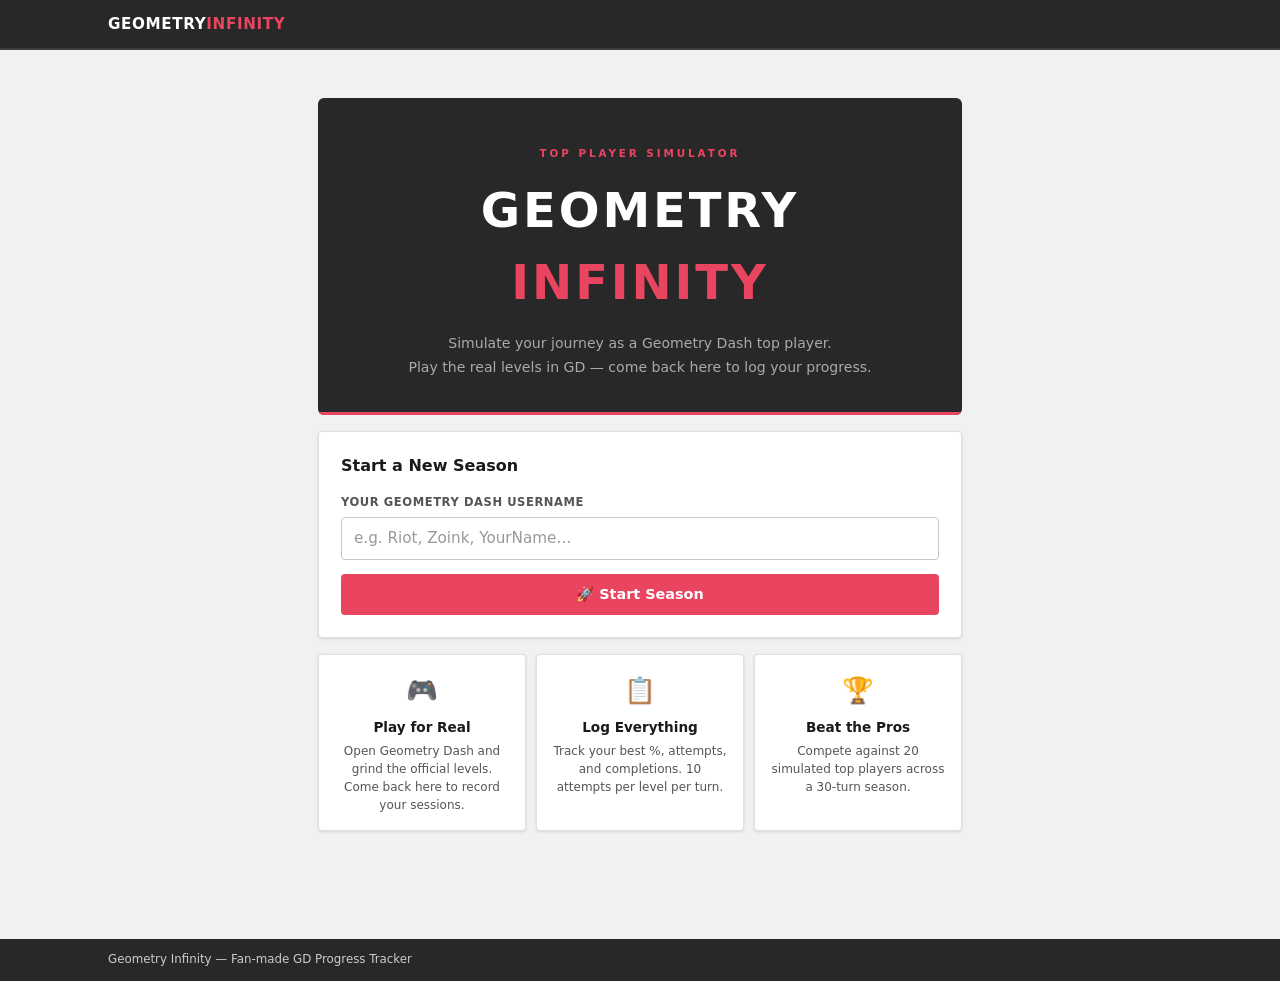
==== game.html @ 6f135b27 "Add Geometry Infinity project and README" ====
<!DOCTYPE html>
<html lang="en">
<head>
  <meta charset="UTF-8">
  <meta name="viewport" content="width=device-width, initial-scale=1.0">
  <title>Geometry Infinity</title>
  <link rel="stylesheet" href="style.css">
</head>
<body data-page="game">

  <!-- ══ HEADER (dark, like Pointercrate) ══ -->
  <header class="site-header">
    <div class="header-inner">
      <div class="logo">GEOMETRY<span>INFINITY</span></div>
      <div class="header-center">
        Playing as: <strong id="nick-display">—</strong>
      </div>
      <div class="header-right">
        <span class="turn-badge" id="turn-display">Turn 1 / 30</span>
        <button id="advance-btn" class="btn-advance" onclick="doAdvanceTurn()">→ Advance Turn</button>
      </div>
    </div>
    <div class="turn-bar-wrap"><div class="turn-bar-fill" id="turn-progress" style="width:0%"></div></div>
  </header>

  <!-- ══ 4 TABS (Main List / Challenge List / Stats Viewer / Season) ══ -->
  <div class="tab-bar">
    <div class="tab-bar-inner">
      <button class="tab-btn active" onclick="switchTab('list', this)">Main List</button>
      <button class="tab-btn" onclick="switchTab('challenges', this)">Challenge List</button>
      <button class="tab-btn" onclick="switchTab('stats', this)">Stats Viewer</button>
      <button class="tab-btn" onclick="switchTab('season', this)">Season</button>
    </div>
  </div>

  <!-- ══ PAGE CONTENT ══ -->
  <div class="page-content">

    <!-- ── TAB 1: Main List ── -->
    <div id="tab-list" class="tab-pane active">
      <div class="list-layout">

        <!-- Left: level cards -->
        <main>
          <div id="level-list" class="level-list"></div>
        </main>

        <!-- Right: sidebar (like List Editors / List Helpers) -->
        <aside class="sidebar">

          <div class="sidebar-box">
            <div class="sidebar-box-title">Your Profile</div>
            <div class="sidebar-box-body" id="player-profile"></div>
          </div>

          <div class="sidebar-box">
            <div class="sidebar-box-title">House Rules</div>
            <div class="sidebar-box-body">
              <div class="rule-notice">
                Each turn you may use only <strong>10 attempts per level</strong>.
                Go grind in GD, then come back and log what you did!
                <br><br>
                Reaching <strong>51%+</strong> gives you <strong>50%</strong> of the level points!
              </div>
            </div>
          </div>

        </aside>
      </div>
    </div>

    <!-- ── TAB 2: Challenge List ── -->
    <div id="tab-challenges" class="tab-pane">
      <div class="list-layout">
        <main>
          <div id="challenge-list" class="level-list"></div>
        </main>
        <aside class="sidebar">
          <div class="sidebar-box">
            <div class="sidebar-box-title">Challenge Rules</div>
            <div class="sidebar-box-body">
              <div class="rule-notice">
                <strong>Challenges</strong> are short, intense levels. They cannot be verified or released on turns — they are always available for anyone (you and NPCs) to complete for extra points!
              </div>
            </div>
          </div>
        </aside>
      </div>
    </div>

    <!-- ── TAB 3: Stats Viewer ── -->
    <div id="tab-stats" class="tab-pane">
      <div class="stats-layout">
        <div class="stats-ranking-panel">
          <div class="stats-ranking-title">Global Ranking</div>
          <div class="stats-ranking-list" id="stats-ranking-list"></div>
        </div>
        <div class="stats-profile-panel" id="stats-profile-panel">
          <div style="color:#999;font-size:0.85rem;text-align:center;padding:40px 0">
            Click a player to view their profile
          </div>
        </div>
      </div>
    </div>

    <!-- ── TAB 4: Season ── -->
    <div id="tab-season" class="tab-pane">
      <div class="season-layout">

        <div class="season-box">
          <div class="season-box-title">Season Rules</div>
          <div class="season-box-body">
            <ul class="rules-list">
              <li><strong>30 turns</strong> total — one turn per session</li>
              <li>Max <strong>10 attempts per level</strong> per turn</li>
              <li>Reaching <strong>51%</strong> awards <strong>50%</strong> base points for players and NPCs</li>
              <li>Levels are released over time — harder ones appear first in the list</li>
              <li>You can <strong>verify a level early</strong> — it enters the list immediately with you as verifier</li>
              <li>Top 20 simulated players compete automatically each turn</li>
              <li>Score = level points + low-attempt bonus + challenges</li>
            </ul>
          </div>
        </div>

        <div class="season-box">
          <div class="season-box-title">Upcoming Levels — Verify Early</div>
          <div class="season-box-body">
            <div id="upcoming-list" class="upcoming-list"></div>
            <div id="upcoming-empty" style="display:none;color:#999;font-size:0.82rem;text-align:center;padding:16px 0">
              All levels are already on the list! 🎉
            </div>
          </div>
        </div>

      </div>
    </div>

  </div><!-- /page-content -->

  <!-- ══ FOOTER ══ -->
  <footer class="site-footer">
    <div class="footer-inner">
      <span>Geometry Infinity — Fan-made GD Progress Tracker</span>
      <button class="btn btn-danger btn-sm" onclick="openResetConfirm()">⚠ Reset Progress</button>
    </div>
  </footer>

  <div id="toast-container" class="toast-container"></div>


  <!-- ══ MODAL: Log Progress ══ -->
  <div id="progress-modal" class="modal-overlay" onclick="if(event.target===this)closeProgressModal()">
    <div class="modal-box">
      <div class="modal-header">
        <h3 id="modal-level-name">Level</h3>
        <button class="modal-close" onclick="closeProgressModal()">✕</button>
      </div>
      <div class="modal-body">
        <div class="form-note">
          ℹ Play in Geometry Dash, then log your session below. This is a tracker — not a GD client!
        </div>
        <div class="form-group">
          <label class="form-label" for="modal-percent">Best % reached (1–100)</label>
          <input type="number" id="modal-percent" class="form-input" min="1" max="100" placeholder="e.g. 47">
        </div>
        <div class="form-group">
          <label class="form-label" for="modal-attempts">Total attempts so far</label>
          <input type="number" id="modal-attempts" class="form-input" min="1" placeholder="e.g. 312">
        </div>
        <div class="form-group">
          <label class="form-checkbox-label">
            <input type="checkbox" id="modal-complete" onchange="onCompleteToggle()">
            <span>I beat this level! ✅</span>
          </label>
        </div>
        <div id="complete-attempts-row" class="form-group" style="display:none">
          <label class="form-label" for="modal-complete-attempts">Total attempts to complete</label>
          <input type="number" id="modal-complete-attempts" class="form-input" min="1" placeholder="Final attempt count">
        </div>
      </div>
      <div class="modal-footer">
        <button class="btn btn-ghost" onclick="closeProgressModal()">Cancel</button>
        <button class="btn btn-primary" onclick="saveProgress()">Save Progress</button>
      </div>
    </div>
  </div>

  <!-- ══ MODAL: Log Challenge Completion ══ -->
  <div id="challenge-modal" class="modal-overlay" onclick="if(event.target===this)closeChallengeModal()">
    <div class="modal-box">
      <div class="modal-header">
        <h3 id="challenge-modal-title">Challenge</h3>
        <button class="modal-close" onclick="closeChallengeModal()">✕</button>
      </div>
      <div class="modal-body">
        <div class="form-note">
          ⚡ Log your completion for this challenge. You will receive the challenge points plus bonus for low attempts!
        </div>
        <div class="form-group">
          <label class="form-label" for="challenge-modal-attempts">Total Attempts</label>
          <input type="number" id="challenge-modal-attempts" class="form-input" min="1" placeholder="e.g. 25"
                 onkeydown="if(event.key==='Enter') saveChallengeProgress()">
        </div>
      </div>
      <div class="modal-footer">
        <button class="btn btn-ghost" onclick="closeChallengeModal()">Cancel</button>
        <button class="btn btn-primary" onclick="saveChallengeProgress()">Save Completion</button>
      </div>
    </div>
  </div>

  <!-- ══ MODAL: Verify Level ══ -->
  <div id="verify-modal" class="modal-overlay" onclick="if(event.target===this)closeVerifyModal()">
    <div class="modal-box">
      <div class="modal-header">
        <h3>⭐ Verify Level</h3>
        <button class="modal-close" onclick="closeVerifyModal()">✕</button>
      </div>
      <div class="modal-body">
        <div class="verify-level-name" id="verify-level-name">Level Name</div>
        <div class="form-note" style="margin-top:12px">
          You verified this level in GD! It will immediately enter the list, verified by <strong>you</strong>.
        </div>
        <div class="form-group" style="margin-top:14px">
          <label class="form-label" for="verify-attempts">Total attempts to verify</label>
          <input type="number" id="verify-attempts" class="form-input" min="1" placeholder="e.g. 47"
                 onkeydown="if(event.key==='Enter') saveVerification()">
        </div>
      </div>
      <div class="modal-footer">
        <button class="btn btn-ghost" onclick="closeVerifyModal()">Cancel</button>
        <button class="btn btn-primary" onclick="saveVerification()">⭐ Verify Level</button>
      </div>
    </div>
  </div>

  <!-- ══ MODAL: Turn Events ══ -->
  <div id="turn-modal" class="modal-overlay" onclick="if(event.target===this)closeTurnModal()">
    <div class="modal-box">
      <div class="modal-header">
        <h3 id="turn-modal-title">Turn Ended</h3>
        <button class="modal-close" onclick="closeTurnModal()">✕</button>
      </div>
      <div class="modal-body">
        <div class="turn-events-title">Events this turn</div>
        <div id="turn-events" class="turn-events"></div>
      </div>
      <div class="modal-footer">
        <button class="btn btn-primary" onclick="closeTurnModal()">Got it!</button>
      </div>
    </div>
  </div>

  <!-- ══ MODAL: Reset Confirm ══ -->
  <div id="reset-modal" class="modal-overlay" onclick="if(event.target===this)closeResetConfirm()">
    <div class="modal-box">
      <div class="modal-header">
        <h3>⚠ Reset All Progress</h3>
        <button class="modal-close" onclick="closeResetConfirm()">✕</button>
      </div>
      <div class="modal-body">
        <p class="modal-warning-text">This will permanently delete <strong>all your progress</strong> — completed levels, attempts, and history.</p>
        <p class="modal-warning-text">You will return to Turn 0.</p>
        <p class="modal-warning-text danger-text">This cannot be undone.</p>
      </div>
      <div class="modal-footer">
        <button class="btn btn-ghost" onclick="closeResetConfirm()">Cancel</button>
        <button class="btn btn-danger" onclick="doReset()">Reset Everything</button>
      </div>
    </div>
  </div>

  <!-- ══ MODAL: Game Over ══ -->
  <div id="gameover-modal" class="modal-overlay">
    <div class="modal-box modal-gameover">
      <div class="modal-header gameover-header"><h2>🏁 Season Complete!</h2></div>
      <div class="modal-body">
        <div id="go-message" class="go-message">—</div>
        <div class="go-stats">
          <div class="go-stat"><div class="go-stat-label">Final Rank</div><div class="go-stat-value accent" id="go-rank">#—</div></div>
          <div class="go-stat"><div class="go-stat-label">Score</div><div class="go-stat-value" id="go-score">0 pts</div></div>
          <div class="go-stat"><div class="go-stat-label">Hardest Level</div><div class="go-stat-value" id="go-hardest" style="font-size:0.82rem">—</div></div>
          <div class="go-stat"><div class="go-stat-label">Completed</div><div class="go-stat-value" id="go-completed">0/7</div></div>
        </div>
        <div class="go-ranking-title">Top 10 Final Standings</div>
        <div id="go-ranking" class="go-ranking"></div>
      </div>
      <div class="modal-footer">
        <button class="btn btn-ghost" onclick="document.getElementById('gameover-modal').classList.remove('active')">Keep Viewing</button>
        <button class="btn btn-danger" onclick="doReset()">New Season</button>
      </div>
    </div>
  </div>

  <script src="game.js"></script>
</body>
</html>
---- style.css ----
/* =====================================================
   GEOMETRY INFINITY — style.css
   Layout exato do Pointercrate: fundo claro, header escuro
   ===================================================== */

:root {
  --bg:          #f1f1f1;
  --card:        #ffffff;
  --header-bg:   #282828;
  --header-text: #cccccc;
  --accent:      #e94560;
  --accent-dark: #c0392b;
  --accent-light:#fde8ec;
  --text:        #1a1a1a;
  --text-sub:    #555555;
  --text-dim:    #999999;
  --border:      #e0e0e0;
  --border-dark: #c8c8c8;
  --tab-bar-bg:  #f9f9f9;
  --sidebar-bg:  #ffffff;
  --shadow:      0 1px 3px rgba(0,0,0,0.12);
  --shadow-md:   0 2px 8px rgba(0,0,0,0.12);
  --radius:      4px;
  --gold:        #f5a623;
  --silver:      #8e8e8e;
  --bronze:      #a0522d;
  --green:       #27ae60;
  --red-err:     #e53935;
  --transition:  0.15s ease;
}

*, *::before, *::after { box-sizing: border-box; margin: 0; padding: 0; }
html { scroll-behavior: smooth; }
body {
  font-family: 'Segoe UI', system-ui, -apple-system, sans-serif;
  background: var(--bg);
  color: var(--text);
  font-size: 14px;
  line-height: 1.5;
  min-height: 100vh;
}
input, button, select { font: inherit; }
a { color: var(--accent); text-decoration: none; }
a:hover { text-decoration: underline; }

/* ─── HEADER (dark, like Pointercrate) ─── */
.site-header {
  background: var(--header-bg);
  position: sticky;
  top: 0;
  z-index: 200;
}
.header-inner {
  max-width: 1100px;
  margin: 0 auto;
  padding: 0 18px;
  height: 48px;
  display: flex;
  align-items: center;
  justify-content: space-between;
  gap: 16px;
}
.logo {
  font-weight: 900;
  font-size: 0.95rem;
  letter-spacing: 0.04em;
  color: #ffffff;
  user-select: none;
  display: flex;
  align-items: baseline;
  gap: 0;
  flex-shrink: 0;
}
.logo span { color: var(--accent); }

.header-center {
  display: flex;
  align-items: center;
  gap: 20px;
  font-size: 0.78rem;
  color: var(--header-text);
}
.header-center strong { color: #fff; }

.header-right {
  display: flex;
  align-items: center;
  gap: 10px;
  flex-shrink: 0;
}

.turn-badge {
  font-size: 0.76rem;
  font-weight: 700;
  color: var(--header-text);
  background: rgba(255,255,255,0.1);
  border: 1px solid rgba(255,255,255,0.15);
  border-radius: 30px;
  padding: 3px 11px;
  white-space: nowrap;
}

/* Turn progress bar */
.turn-bar-wrap { height: 2px; background: rgba(255,255,255,0.1); }
.turn-bar-fill  {
  height: 100%;
  background: var(--accent);
  transition: width 0.5s ease;
}

/* ─── TAB BAR (white strip with 3 tabs, like Pointercrate) ─── */
.tab-bar {
  background: var(--tab-bar-bg);
  border-bottom: 1px solid var(--border);
}
.tab-bar-inner {
  max-width: 1100px;
  margin: 0 auto;
  padding: 0 18px;
  display: flex;
  align-items: stretch;
}
.tab-btn {
  background: none;
  border: none;
  border-bottom: 2px solid transparent;
  color: var(--text-sub);
  font-size: 0.85rem;
  font-weight: 600;
  padding: 12px 20px;
  cursor: pointer;
  transition: all var(--transition);
  white-space: nowrap;
}
.tab-btn:hover   { color: var(--text); }
.tab-btn.active  {
  color: var(--accent);
  border-bottom-color: var(--accent);
}

/* ─── PAGE CONTENT ─── */
.page-content {
  max-width: 1100px;
  margin: 0 auto;
  padding: 18px 18px 40px;
}
.tab-pane { display: none; }
.tab-pane.active { display: block; }

/* ─── MAIN LIST TAB: content + sidebar ─── */
.list-layout {
  display: grid;
  grid-template-columns: 1fr 270px;
  gap: 16px;
  align-items: start;
}

/* ─── LEVEL CARDS (exact Pointercrate look) ─── */
.level-list {
  display: flex;
  flex-direction: column;
  gap: 8px;
}

.level-card {
  display: flex;
  background: var(--card);
  border: 1px solid var(--border);
  border-radius: var(--radius);
  overflow: hidden;
  box-shadow: var(--shadow);
  transition: box-shadow var(--transition);
  min-height: 88px;
}
.level-card:hover { box-shadow: var(--shadow-md); }
.level-card.complete { border-left: 3px solid var(--green); }
.level-card.player-verified { border-left: 3px solid var(--gold); }

/* Thumbnail — left side */
.level-thumb {
  width: 135px;
  min-width: 135px;
  height: 88px;
  position: relative;
  overflow: hidden;
  flex-shrink: 0;
}
.level-thumb-img {
  width: 100%;
  height: 100%;
  object-fit: cover;
  display: block;
}
.diff-badge {
  position: absolute;
  bottom: 4px;
  right: 4px;
  font-size: 0.6rem;
  font-weight: 800;
  text-transform: uppercase;
  letter-spacing: 0.05em;
  background: rgba(0,0,0,0.65);
  color: #fff;
  padding: 1px 5px;
  border-radius: 3px;
}

/* Card info — right side */
.level-info {
  flex: 1;
  padding: 10px 14px;
  display: flex;
  flex-direction: column;
  gap: 3px;
  min-width: 0;
}

/* "#1 – Level Name" row */
.level-rank-name {
  font-size: 1.05rem;
  font-weight: 700;
  color: var(--text);
  line-height: 1.2;
  display: flex;
  align-items: center;
  gap: 8px;
  flex-wrap: wrap;
}
.level-rank-name .rank-num { color: var(--text); }
.level-id-tag {
  font-size: 0.7rem;
  font-weight: 600;
  color: var(--text-dim);
  background: #f0f0f0;
  border: 1px solid var(--border);
  padding: 1px 6px;
  border-radius: 3px;
  letter-spacing: 0.03em;
}

/* "verified by Name" row */
.level-verifier {
  font-size: 0.8rem;
  color: var(--text-sub);
}
.level-verifier a, .level-verifier .verifier-name { color: var(--accent); font-weight: 600; }

/* Status / progress row */
.level-status-row {
  font-size: 0.78rem;
  color: var(--text-sub);
  margin-top: 2px;
  display: flex;
  align-items: center;
  gap: 8px;
  flex-wrap: wrap;
}
.status-complete {
  color: var(--green);
  font-weight: 700;
}
.status-record {
  color: #e65100;
  font-weight: 700;
  background: #fff3e0;
  border: 1px solid #ffe0b2;
  border-radius: 3px;
  padding: 1px 6px;
  font-size: 0.72rem;
}
.progress-bar-wrap {
  width: 140px;
  height: 6px;
  background: #e8e8e8;
  border-radius: 3px;
  overflow: hidden;
  position: relative;
  display: inline-block;
}
.progress-bar-fill {
  height: 100%;
  background: var(--accent);
  border-radius: 3px;
  transition: width 0.4s ease;
}

/* Action button */
.level-action { margin-top: 4px; }

/* NPC tags */
.npc-progress-row { display: flex; flex-wrap: wrap; gap: 3px; margin-top: 3px; }
.npc-tag {
  font-size: 0.62rem;
  padding: 1px 5px;
  border-radius: 3px;
  border: 1px solid;
  cursor: default;
}
.npc-done { background: #edfaed; border-color: #b2dfb2; color: #2e7d32; }
.npc-wip  { background: #fff8e1; border-color: #ffe082; color: #f57f17; }
.npc-more { font-size: 0.62rem; color: var(--text-dim); align-self: center; padding: 1px 3px; }

/* Empty list message */
.list-empty {
  background: var(--card);
  border: 1px solid var(--border);
  border-radius: var(--radius);
  padding: 32px;
  text-align: center;
  color: var(--text-dim);
  font-size: 0.88rem;
  box-shadow: var(--shadow);
}

/* ─── SIDEBAR (white box, like Pointercrate's List Editors) ─── */
.sidebar { display: flex; flex-direction: column; gap: 12px; }

.sidebar-box {
  background: var(--card);
  border: 1px solid var(--border);
  border-radius: var(--radius);
  box-shadow: var(--shadow);
  overflow: hidden;
}
.sidebar-box-title {
  font-size: 0.95rem;
  font-weight: 700;
  text-align: center;
  padding: 12px 14px 10px;
  border-bottom: 1px solid var(--border);
  color: var(--text);
}
.sidebar-box-body { padding: 12px 14px; }

/* Profile stats */
.profile-stat {
  display: flex;
  justify-content: space-between;
  align-items: center;
  padding: 5px 0;
  border-bottom: 1px solid #f0f0f0;
  font-size: 0.8rem;
}
.profile-stat:last-child { border-bottom: none; }
.profile-label { color: var(--text-sub); }
.profile-value { font-weight: 700; color: var(--text); }
.profile-rank { color: var(--accent); font-size: 1rem; font-weight: 800; }

.completed-tags { display: flex; flex-wrap: wrap; gap: 4px; margin-top: 8px; }
.completed-tag {
  background: #edfaed;
  border: 1px solid #b2dfb2;
  color: #2e7d32;
  font-size: 0.64rem;
  padding: 2px 6px;
  border-radius: 3px;
}

/* Rule notice in sidebar */
.rule-notice {
  background: #fff8e1;
  border: 1px solid #ffe082;
  border-radius: var(--radius);
  padding: 10px 12px;
  font-size: 0.78rem;
  color: #5d4037;
  line-height: 1.6;
}
.rule-notice strong { color: #bf360c; }

/* ─── STATS VIEWER TAB ─── */
.stats-layout {
  display: grid;
  grid-template-columns: 260px 1fr;
  gap: 16px;
  align-items: start;
}
.stats-ranking-panel {
  background: var(--card);
  border: 1px solid var(--border);
  border-radius: var(--radius);
  box-shadow: var(--shadow);
  overflow: hidden;
}
.stats-ranking-title {
  padding: 12px 14px;
  font-weight: 700;
  font-size: 0.88rem;
  border-bottom: 1px solid var(--border);
  color: var(--text-sub);
  text-transform: uppercase;
  letter-spacing: 0.06em;
}
.stats-ranking-list { max-height: 520px; overflow-y: auto; }
.stats-row {
  display: flex;
  align-items: center;
  gap: 6px;
  padding: 7px 14px;
  border-bottom: 1px solid #f5f5f5;
  cursor: pointer;
  transition: background var(--transition);
  font-size: 0.82rem;
}
.stats-row:hover { background: var(--accent-light); }
.stats-row.selected { background: var(--accent-light); border-left: 3px solid var(--accent); }
.stats-row-num { width: 28px; font-weight: 700; color: var(--text-sub); flex-shrink: 0; }
.stats-row-name { flex: 1; font-weight: 600; overflow: hidden; text-overflow: ellipsis; white-space: nowrap; }
.stats-row-score { color: var(--text-dim); font-size: 0.75rem; white-space: nowrap; }
.stats-row.player-row { background: #fff0f3; font-weight: 700; }
.stats-row.player-row.selected { background: #ffe0e6; }

.stats-row-num.gold   { color: var(--gold); }
.stats-row-num.silver { color: var(--silver); }
.stats-row-num.bronze { color: var(--bronze); }

.stats-profile-panel {
  background: var(--card);
  border: 1px solid var(--border);
  border-radius: var(--radius);
  box-shadow: var(--shadow);
  padding: 20px 24px;
}
.stats-profile-name {
  font-size: 1.4rem;
  font-weight: 800;
  margin-bottom: 14px;
  color: var(--text);
}
.stats-profile-meta {
  display: grid;
  grid-template-columns: 1fr 1fr;
  gap: 14px;
  margin-bottom: 18px;
}
.stats-meta-box {
  border: 1px solid var(--border);
  border-radius: var(--radius);
  padding: 10px;
  text-align: center;
}
.stats-meta-label { font-size: 0.7rem; color: var(--text-dim); text-transform: uppercase; letter-spacing: 0.05em; margin-bottom: 4px; }
.stats-meta-value { font-size: 1.2rem; font-weight: 800; color: var(--text); }
.stats-meta-value.accent { color: var(--accent); }

.stats-completed-title {
  font-size: 0.72rem;
  font-weight: 800;
  text-transform: uppercase;
  letter-spacing: 0.06em;
  color: var(--text-dim);
  margin-bottom: 8px;
  padding-bottom: 5px;
  border-bottom: 1px solid var(--border);
}
.stats-completed-list {
  font-size: 0.82rem;
  color: var(--text-sub);
  line-height: 1.8;
}
.stats-completed-list strong { color: var(--text); font-size: 0.9rem; }

/* ─── SEASON TAB ─── */
.season-layout { display: grid; grid-template-columns: 1fr 1fr; gap: 16px; align-items: start; }
.season-box {
  background: var(--card);
  border: 1px solid var(--border);
  border-radius: var(--radius);
  box-shadow: var(--shadow);
  overflow: hidden;
}
.season-box-title {
  font-size: 0.88rem;
  font-weight: 700;
  text-transform: uppercase;
  letter-spacing: 0.06em;
  padding: 12px 16px;
  border-bottom: 1px solid var(--border);
  color: var(--text-sub);
}
.season-box-body { padding: 14px 16px; }

/* Season rules list */
.rules-list { list-style: none; display: flex; flex-direction: column; gap: 8px; }
.rules-list li {
  display: flex;
  align-items: flex-start;
  gap: 8px;
  font-size: 0.82rem;
  color: var(--text-sub);
  line-height: 1.5;
}
.rules-list li::before { content: '→'; color: var(--accent); font-weight: 700; flex-shrink: 0; margin-top: 1px; }
.rules-list strong { color: var(--text); }

/* Upcoming levels in season tab */
.upcoming-list { display: flex; flex-direction: column; gap: 6px; }
.upcoming-card {
  display: flex;
  align-items: center;
  gap: 12px;
  padding: 10px 12px;
  background: #f9f9f9;
  border: 1px solid var(--border);
  border-radius: var(--radius);
}
.upcoming-thumb {
  width: 64px;
  height: 44px;
  border-radius: 3px;
  overflow: hidden;
  flex-shrink: 0;
  position: relative;
}
.upcoming-thumb img { width: 100%; height: 100%; object-fit: cover; display: block; }
.upcoming-info { flex: 1; min-width: 0; }
.upcoming-name { font-weight: 700; font-size: 0.85rem; color: var(--text); }
.upcoming-meta { font-size: 0.72rem; color: var(--text-dim); margin-top: 1px; }
.upcoming-meta strong { color: var(--accent); }
.upcoming-verified-badge {
  font-size: 0.7rem;
  font-weight: 700;
  background: #fff8e1;
  border: 1px solid #ffe082;
  color: #e65100;
  padding: 2px 7px;
  border-radius: 20px;
}

/* ─── BUTTONS ─── */
.btn {
  display: inline-flex;
  align-items: center;
  gap: 5px;
  padding: 6px 14px;
  border: none;
  border-radius: var(--radius);
  cursor: pointer;
  font-weight: 600;
  font-size: 0.78rem;
  transition: all var(--transition);
  white-space: nowrap;
  user-select: none;
}
.btn:disabled { opacity: 0.4; cursor: not-allowed !important; }
.btn-primary { background: var(--accent); color: #fff; }
.btn-primary:hover:not(:disabled) { background: var(--accent-dark); }
.btn-ghost { background: transparent; color: var(--text-sub); border: 1px solid var(--border); }
.btn-ghost:hover:not(:disabled) { background: var(--bg); }
.btn-danger { background: var(--red-err); color: #fff; }
.btn-danger:hover:not(:disabled) { background: #c62828; }
.btn-sm  { padding: 4px 10px; font-size: 0.72rem; }
.btn-lg  { padding: 10px 22px; font-size: 0.9rem; }
.btn-full { width: 100%; justify-content: center; }
.btn-advance {
  background: var(--accent);
  color: #fff;
  border: none;
  font-weight: 700;
  font-size: 0.8rem;
  padding: 6px 14px;
  border-radius: var(--radius);
  cursor: pointer;
  transition: background var(--transition);
}
.btn-advance:hover:not(:disabled) { background: var(--accent-dark); }
.btn-advance:disabled { opacity: 0.4; cursor: not-allowed; }

/* ─── FOOTER ─── */
.site-footer {
  margin-top: 30px;
  background: var(--header-bg);
  color: var(--header-text);
}
.footer-inner {
  max-width: 1100px;
  margin: 0 auto;
  padding: 12px 18px;
  display: flex;
  align-items: center;
  justify-content: space-between;
  font-size: 0.74rem;
}

/* ─── INDEX PAGE ─── */
.index-body { background: #f1f1f1; }
.index-main {
  max-width: 680px;
  margin: 48px auto;
  padding: 0 18px 60px;
  display: flex;
  flex-direction: column;
  gap: 16px;
}
.hero-card {
  background: var(--header-bg);
  border-radius: 6px;
  padding: 48px 28px 36px;
  text-align: center;
  color: #fff;
  position: relative;
  overflow: hidden;
}
.hero-card::after {
  content: '';
  position: absolute;
  bottom: 0; left: 0; right: 0;
  height: 3px;
  background: var(--accent);
}
.hero-eyebrow {
  font-size: 0.65rem;
  letter-spacing: 0.28em;
  color: var(--accent);
  font-weight: 800;
  text-transform: uppercase;
  margin-bottom: 12px;
}
.hero-title {
  font-size: clamp(1.8rem, 5vw, 3rem);
  font-weight: 900;
  letter-spacing: 0.06em;
  margin-bottom: 14px;
  color: #fff;
}
.hero-title span { color: var(--accent); }
.hero-desc { color: #aaa; font-size: 0.88rem; line-height: 1.7; }

.form-card {
  background: var(--card);
  border: 1px solid var(--border);
  border-radius: var(--radius);
  box-shadow: var(--shadow);
  padding: 22px;
}
.form-card-title { font-size: 1rem; font-weight: 700; margin-bottom: 16px; }
.input-label {
  display: block;
  font-size: 0.72rem;
  color: var(--text-sub);
  font-weight: 700;
  letter-spacing: 0.05em;
  text-transform: uppercase;
  margin-bottom: 5px;
}
.text-input {
  width: 100%;
  padding: 9px 12px;
  background: #fff;
  border: 1px solid var(--border-dark);
  border-radius: var(--radius);
  color: var(--text);
  font-size: 0.95rem;
  transition: border-color var(--transition);
}
.text-input:focus { outline: none; border-color: var(--accent); box-shadow: 0 0 0 3px rgba(233,69,96,0.1); }
.text-input::placeholder { color: var(--text-dim); }
.input-error { margin-top: 5px; font-size: 0.76rem; color: var(--accent); font-weight: 600; }
.input-group { margin-bottom: 14px; }

.continue-card {
  background: var(--card);
  border: 1px solid #ffe082;
  border-radius: var(--radius);
  box-shadow: var(--shadow);
  padding: 16px 22px;
  display: flex;
  align-items: center;
  justify-content: space-between;
  gap: 14px;
  flex-wrap: wrap;
}
.continue-info { font-size: 0.9rem; }
.continue-info strong { color: var(--accent); }
.continue-info .turn-info { font-size: 0.8rem; color: var(--text-sub); margin-top: 2px; }
.continue-btns { display: flex; gap: 8px; }

.info-grid { display: grid; grid-template-columns: repeat(3,1fr); gap: 10px; }
.info-card {
  background: var(--card);
  border: 1px solid var(--border);
  border-radius: var(--radius);
  box-shadow: var(--shadow);
  padding: 16px;
  text-align: center;
}
.info-icon  { font-size: 1.6rem; margin-bottom: 7px; }
.info-title { font-weight: 700; font-size: 0.85rem; margin-bottom: 5px; }
.info-desc  { font-size: 0.75rem; color: var(--text-sub); line-height: 1.5; }

/* ─── MODALS ─── */
.modal-overlay {
  position: fixed;
  inset: 0;
  background: rgba(0,0,0,0.5);
  z-index: 1000;
  display: flex;
  align-items: center;
  justify-content: center;
  padding: 20px;
  opacity: 0;
  pointer-events: none;
  transition: opacity 0.18s ease;
}
.modal-overlay.active { opacity: 1; pointer-events: all; }
.modal-box {
  background: var(--card);
  border: 1px solid var(--border);
  border-radius: 6px;
  width: 100%;
  max-width: 460px;
  max-height: 90vh;
  overflow-y: auto;
  box-shadow: 0 8px 40px rgba(0,0,0,0.2);
  transform: translateY(12px);
  transition: transform 0.2s cubic-bezier(0.34,1.56,0.64,1);
}
.modal-overlay.active .modal-box { transform: translateY(0); }
.modal-gameover { max-width: 520px; }
.modal-header {
  display: flex;
  align-items: center;
  justify-content: space-between;
  padding: 14px 18px;
  border-bottom: 1px solid var(--border);
}
.modal-header h2 { font-size: 1.05rem; }
.modal-header h3 { font-size: 0.95rem; }
.modal-close {
  background: none; border: none; color: var(--text-dim);
  cursor: pointer; font-size: 0.95rem; padding: 2px 5px; border-radius: 3px;
}
.modal-close:hover { color: var(--text); background: #f0f0f0; }
.modal-body { padding: 18px; }
.modal-footer {
  padding: 12px 18px;
  border-top: 1px solid var(--border);
  display: flex;
  gap: 8px;
  justify-content: flex-end;
}
.form-note {
  background: #e8f4fd;
  border: 1px solid #90caf9;
  border-radius: var(--radius);
  padding: 9px 12px;
  font-size: 0.78rem;
  color: #1565c0;
  margin-bottom: 14px;
}
.form-group { margin-bottom: 13px; }
.form-label {
  display: block;
  font-size: 0.72rem;
  color: var(--text-sub);
  font-weight: 700;
  letter-spacing: 0.05em;
  text-transform: uppercase;
  margin-bottom: 5px;
}
.form-input {
  width: 100%;
  padding: 8px 11px;
  background: #fff;
  border: 1px solid var(--border-dark);
  border-radius: var(--radius);
  color: var(--text);
  font-size: 0.9rem;
  transition: border-color var(--transition);
}
.form-input:focus { outline: none; border-color: var(--accent); box-shadow: 0 0 0 3px rgba(233,69,96,0.1); }
.form-checkbox-label {
  display: flex; align-items: center; gap: 8px;
  cursor: pointer; font-size: 0.85rem; font-weight: 600; color: var(--text);
}
.form-checkbox-label input[type="checkbox"] { width: 15px; height: 15px; accent-color: var(--accent); cursor: pointer; }

/* Warning */
.modal-warning-text { font-size: 0.85rem; color: var(--text-sub); margin-bottom: 8px; line-height: 1.6; }
.danger-text { color: var(--accent) !important; font-weight: 700; }

/* Turn events */
.turn-events-title {
  font-size: 0.7rem; text-transform: uppercase; letter-spacing: 0.07em;
  color: var(--text-dim); font-weight: 700; margin-bottom: 9px;
}
.turn-events { display: flex; flex-direction: column; gap: 6px; }
.turn-event {
  padding: 7px 10px;
  background: #f9f9f9;
  border-radius: 4px;
  font-size: 0.83rem;
  border-left: 3px solid var(--border-dark);
}
.turn-event-npc_complete { border-left-color: #f5a623; color: #7c5e00; }
.turn-event-npc_record   { border-left-color: #ff9800; color: #e65100; }
.turn-event-list_shift   { border-left-color: #e53935; color: #b71c1c; font-weight: 700; background: #ffebee; }
.turn-event-level_unlock { border-left-color: #26a69a; color: #00695c; }
.turn-event-npc_verify   { border-left-color: #8e24aa; color: #6a1b9a; }
.turn-event-player_verify{ border-left-color: var(--accent); color: var(--accent-dark); font-weight:700; }
.turn-event-season_start { border-left-color: #1976d2; color: #0d47a1; }
.turn-event-quiet        { color: var(--text-dim); font-style: italic; }

/* Verify level name */
.verify-level-name {
  font-size: 1.2rem; font-weight: 800; text-align: center;
  color: var(--text); padding: 8px 0 4px;
}

/* Game over */
.gameover-header { justify-content: center; background: var(--accent-light); }
.go-message {
  text-align: center; font-size: 0.92rem; font-weight: 600;
  color: var(--accent-dark); padding: 10px 14px;
  background: var(--accent-light); border-radius: var(--radius); margin-bottom: 16px;
}
.go-stats { display: grid; grid-template-columns: 1fr 1fr; gap: 8px; margin-bottom: 16px; }
.go-stat { background: #f9f9f9; border: 1px solid var(--border); border-radius: var(--radius); padding: 10px; text-align: center; }
.go-stat-label { font-size: 0.64rem; text-transform: uppercase; letter-spacing: 0.06em; color: var(--text-dim); font-weight: 700; margin-bottom: 4px; }
.go-stat-value { font-size: 1rem; font-weight: 800; color: var(--text); }
.go-stat-value.accent { color: var(--accent); }
.go-ranking-title { font-size: 0.72rem; text-transform: uppercase; letter-spacing: 0.07em; color: var(--text-sub); font-weight: 700; margin-bottom: 7px; border-bottom: 1px solid var(--border); padding-bottom: 5px; }
.go-ranking { display: flex; flex-direction: column; gap: 2px; }
.go-rank-row { display: flex; align-items: center; gap: 6px; font-size: 0.8rem; padding: 4px 6px; border-radius: 3px; }
.go-player-row { background: var(--accent-light); font-weight: 700; }
.go-rank { width: 22px; font-weight: 800; color: var(--text-dim); flex-shrink: 0; }
.go-name { flex: 1; }
.go-score { color: var(--text-dim); white-space: nowrap; }
.go-levels { font-size: 0.7rem; color: var(--text-dim); white-space: nowrap; margin-left: 4px; }

/* ─── TOAST ─── */
.toast-container {
  position: fixed; bottom: 16px; right: 16px;
  z-index: 2000; display: flex; flex-direction: column;
  gap: 6px; pointer-events: none;
}
.toast {
  background: var(--header-bg); color: #fff;
  border-left: 3px solid var(--accent);
  border-radius: var(--radius); padding: 10px 14px;
  font-size: 0.82rem; font-weight: 600;
  box-shadow: 0 4px 16px rgba(0,0,0,0.25);
  opacity: 0; transform: translateX(14px);
  transition: all 0.25s ease; max-width: 280px;
}
.toast-show { opacity: 1; transform: translateX(0); }

/* ─── SCROLLBAR ─── */
::-webkit-scrollbar { width: 6px; height: 6px; }
::-webkit-scrollbar-track { background: var(--bg); }
::-webkit-scrollbar-thumb { background: #ccc; border-radius: 3px; }
::-webkit-scrollbar-thumb:hover { background: #aaa; }

@keyframes shake {
  0%,100% { transform: translateX(0); }
  20%,60%  { transform: translateX(-5px); }
  40%,80%  { transform: translateX(5px); }
}
.input-shake { animation: shake 0.45s ease; border-color: var(--accent) !important; }

/* ─── RESPONSIVE ─── */
@media (max-width: 820px) {
  .list-layout   { grid-template-columns: 1fr; }
  .stats-layout  { grid-template-columns: 1fr; }
  .season-layout { grid-template-columns: 1fr; }
  .info-grid     { grid-template-columns: 1fr; }
  .go-stats      { grid-template-columns: 1fr; }
  .page-content  { padding: 12px 12px 40px; }
  .level-thumb   { width: 100px; min-width: 100px; height: 78px; }
  .footer-inner  { flex-direction: column; gap: 8px; text-align: center; }
  .header-center { display: none; }
}
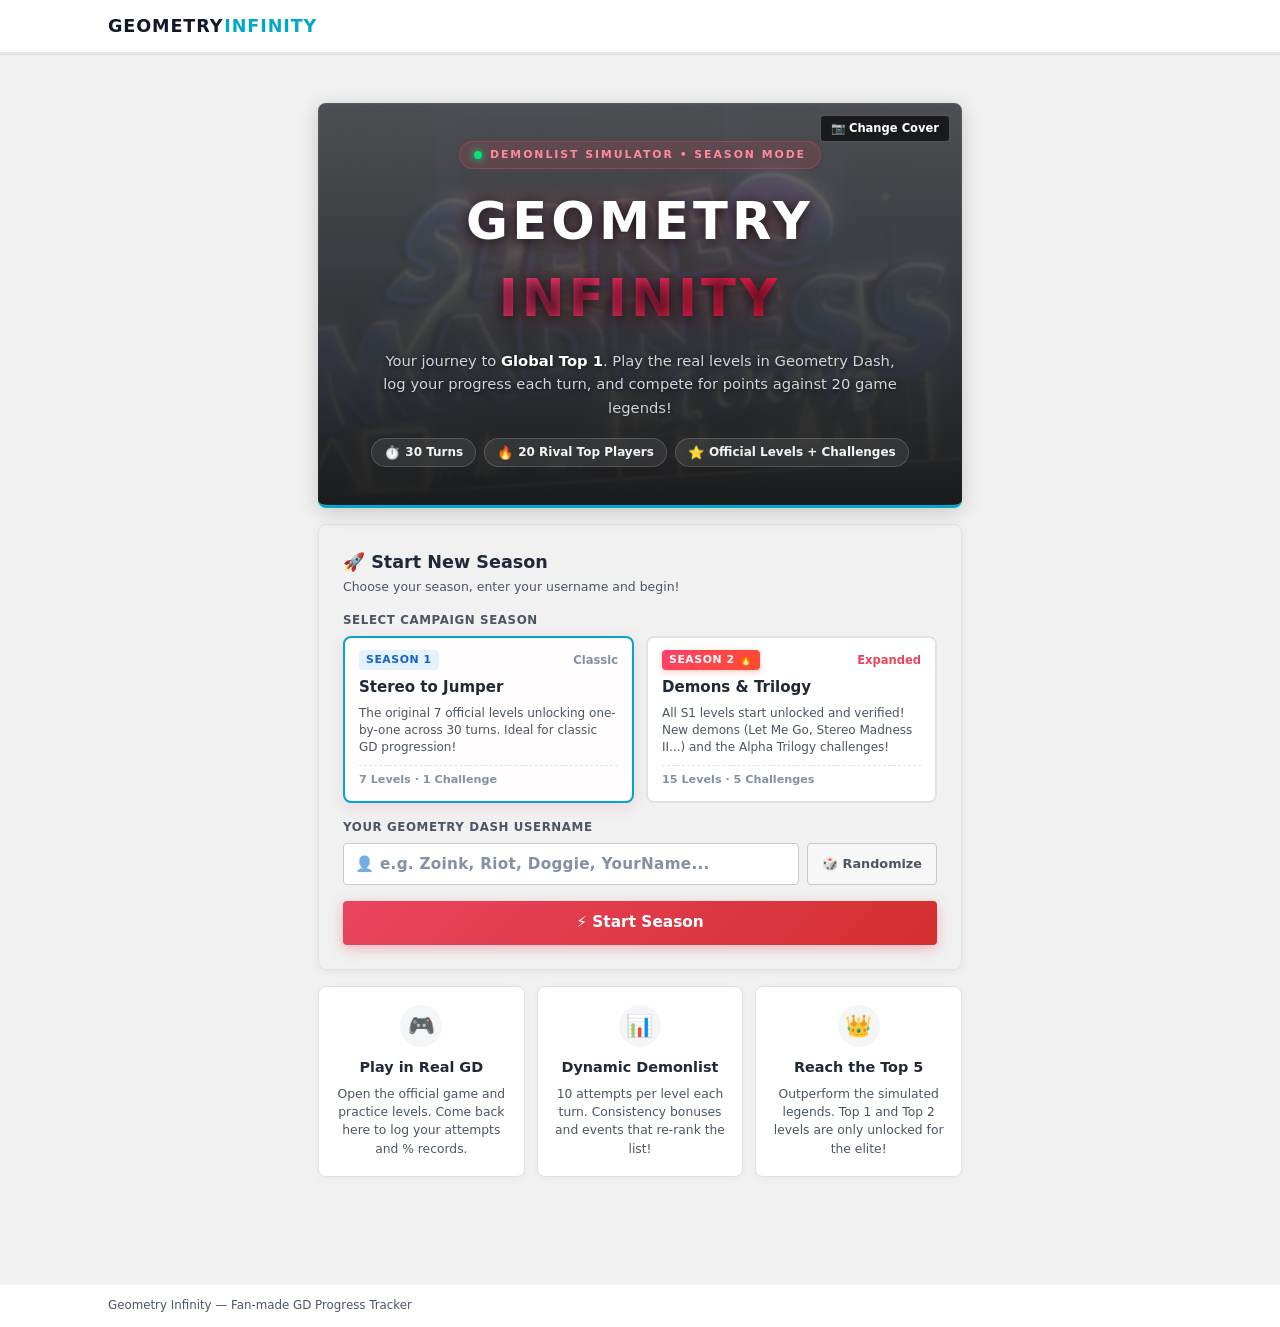
==== commit 767901db: "Atualiza simulador, temporadas e assets Co-authored-by: Copilot <223556219+Copilot@users.noreply.git" ====
--- a/game.html
+++ b/game.html
@@ -14,8 +14,10 @@
       <div class="logo">GEOMETRY<span>INFINITY</span></div>
       <div class="header-center">
         Playing as: <strong id="nick-display">—</strong>
+        <span id="header-season-badge" class="turn-badge" style="background:var(--accent);color:#fff;border-color:transparent;margin-left:4px">Season 1</span>
       </div>
       <div class="header-right">
+        <button class="btn-admin-header" onclick="openAdminModal()" title="Developer / Debug Tools">🛠️ Admin</button>
         <span class="turn-badge" id="turn-display">Turn 1 / 30</span>
         <button id="advance-btn" class="btn-advance" onclick="doAdvanceTurn()">→ Advance Turn</button>
       </div>
@@ -29,6 +31,7 @@
       <button class="tab-btn active" onclick="switchTab('list', this)">Main List</button>
       <button class="tab-btn" onclick="switchTab('challenges', this)">Challenge List</button>
       <button class="tab-btn" onclick="switchTab('stats', this)">Stats Viewer</button>
+      <button class="tab-btn" onclick="switchTab('achievements', this)">🏆 Achievements</button>
       <button class="tab-btn" onclick="switchTab('season', this)">Season</button>
     </div>
   </div>
@@ -103,9 +106,40 @@
       </div>
     </div>
 
-    <!-- ── TAB 4: Season ── -->
+    <!-- ── TAB 4: Achievements ── -->
+    <div id="tab-achievements" class="tab-pane">
+      <div class="achievements-container">
+        <div class="achievements-header-box">
+          <div class="achievements-title-row">
+            <h2>🏆 Trophies & Achievements</h2>
+            <div class="achievements-counter-badge" id="achievements-counter">0 / 8 Unlocked</div>
+          </div>
+          <p class="achievements-subtitle">Prove your skills, conquer elite challenges and complete the hardest feats to earn special badges!</p>
+          <div class="achievements-prog-bar-track">
+            <div class="achievements-prog-bar-fill" id="achievements-bar" style="width:0%"></div>
+          </div>
+        </div>
+
+        <div class="achievements-grid" id="achievements-grid"></div>
+      </div>
+    </div>
+
+    <!-- ── TAB 5: Season ── -->
     <div id="tab-season" class="tab-pane">
       <div class="season-layout">
+
+        <div class="season-box custom-level-box">
+          <div class="season-box-title" style="display:flex;justify-content:space-between;align-items:center">
+            <span>✨ Create Custom Level</span>
+            <button class="btn btn-primary btn-sm" onclick="openCustomLevelModal()">+ New Custom Level</button>
+          </div>
+          <div class="season-box-body">
+            <p style="font-size:0.83rem;color:var(--text-sub);margin-bottom:12px;line-height:1.5">
+              Create and add your own level to the list! Set the name, position (can even be <strong>Top 1</strong>!), difficulty, points, and custom image freely.
+            </p>
+            <div id="custom-levels-list" class="custom-levels-list"></div>
+          </div>
+        </div>
 
         <div class="season-box">
           <div class="season-box-title">Season Rules</div>
@@ -116,8 +150,8 @@
               <li>Reaching <strong>51%</strong> awards <strong>50%</strong> base points for players and NPCs</li>
               <li>Levels are released over time — harder ones appear first in the list</li>
               <li>You can <strong>verify a level early</strong> — it enters the list immediately with you as verifier</li>
-              <li>Top 20 simulated players compete automatically each turn</li>
-              <li>Score = level points + low-attempt bonus + challenges</li>
+              <li><strong>Top 1 & Top 2 Elite Rule:</strong> Only the top 5 players can play Top 1 and Top 2 levels! Each turn, roulette selects 2 of the Top 5 to progress (10–20%) on Top 1, and 3 of the Top 5 to progress (17–27%) on Top 2.</li>
+              <li><strong>Turn Focus:</strong> Each NPC can only make progress on at most 1 level per turn.</li>
             </ul>
           </div>
         </div>
@@ -217,8 +251,11 @@
         <button class="modal-close" onclick="closeVerifyModal()">✕</button>
       </div>
       <div class="modal-body">
-        <div class="verify-level-name" id="verify-level-name">Level Name</div>
-        <div class="form-note" style="margin-top:12px">
+        <div style="display:flex;align-items:center;justify-content:space-between;gap:10px;margin-bottom:8px">
+          <div class="verify-level-name" id="verify-level-name">Level Name</div>
+          <div id="verify-level-id-display"></div>
+        </div>
+        <div class="form-note" style="margin-top:8px">
           You verified this level in GD! It will immediately enter the list, verified by <strong>you</strong>.
         </div>
         <div class="form-group" style="margin-top:14px">
@@ -226,10 +263,109 @@
           <input type="number" id="verify-attempts" class="form-input" min="1" placeholder="e.g. 47"
                  onkeydown="if(event.key==='Enter') saveVerification()">
         </div>
+        <div class="form-group" style="margin-top:12px" id="verify-pos-group">
+          <label class="form-label" for="verify-pos">Enter at position</label>
+          <select id="verify-pos" class="form-input">
+            <option value="1">👑 Top 1 (Hardest)</option>
+            <option value="2">🥈 Top 2</option>
+            <option value="3">🥉 Top 3</option>
+            <option value="target">📌 Scheduled target position</option>
+          </select>
+        </div>
       </div>
       <div class="modal-footer">
         <button class="btn btn-ghost" onclick="closeVerifyModal()">Cancel</button>
         <button class="btn btn-primary" onclick="saveVerification()">⭐ Verify Level</button>
+      </div>
+    </div>
+  </div>
+
+  <!-- ══ MODAL: Create Custom Level ══ -->
+  <div id="custom-level-modal" class="modal-overlay" onclick="if(event.target===this)closeCustomLevelModal()">
+    <div class="modal-box modal-custom-level">
+      <div class="modal-header">
+        <h3>✨ Create Custom Level</h3>
+        <button class="modal-close" onclick="closeCustomLevelModal()">✕</button>
+      </div>
+      <div class="modal-body">
+        <div class="form-note">
+          Add your level without restrictions! If you want it to be <strong>Top 1</strong>, simply select that option below.
+        </div>
+
+        <div class="form-group">
+          <label class="form-label" for="cl-name">Level Name *</label>
+          <input type="text" id="cl-name" class="form-input" placeholder="e.g. Acheron, Tidal Wave, My Demon..." maxlength="30">
+        </div>
+
+        <div style="display:grid;grid-template-columns:1fr 1fr;gap:10px">
+          <div class="form-group">
+            <label class="form-label" for="cl-diff">Difficulty</label>
+            <select id="cl-diff" class="form-input" onchange="onCustomDiffChange()">
+              <option value="Demon" selected>Demon</option>
+              <option value="Extreme Demon">Extreme Demon</option>
+              <option value="Insane">Insane</option>
+              <option value="Harder">Harder</option>
+              <option value="Hard">Hard</option>
+              <option value="Normal">Normal</option>
+              <option value="Easy">Easy</option>
+              <option value="Auto">Auto</option>
+            </select>
+          </div>
+          <div class="form-group">
+            <label class="form-label" for="cl-points">Points on Completion</label>
+            <input type="number" id="cl-points" class="form-input" min="10" max="50000" value="1200" placeholder="e.g. 1200">
+          </div>
+        </div>
+
+        <div style="display:grid;grid-template-columns:1.3fr 1fr;gap:10px">
+          <div class="form-group">
+            <label class="form-label" for="cl-pos-mode">Demonlist Position</label>
+            <select id="cl-pos-mode" class="form-input" onchange="onCustomPosChange()">
+              <option value="top1" selected>👑 Top 1 (#1 Absolute)</option>
+              <option value="top2">🥈 Top 2 (#2 on the List)</option>
+              <option value="top3">🥉 Top 3 (#3 on the List)</option>
+              <option value="bottom">⚡ Bottom of List (Easiest)</option>
+              <option value="custom">⭐ Custom Numerical Rank</option>
+            </select>
+          </div>
+          <div class="form-group">
+            <label class="form-label" for="cl-rank">Numerical Rank</label>
+            <input type="number" id="cl-rank" class="form-input" step="0.1" value="100" placeholder="Rank">
+          </div>
+        </div>
+
+        <div style="display:grid;grid-template-columns:1fr 1fr;gap:10px">
+          <div class="form-group">
+            <label class="form-label" for="cl-verifier">Verifier (Optional)</label>
+            <input type="text" id="cl-verifier" class="form-input" placeholder="Your name or Pro">
+          </div>
+          <div class="form-group">
+            <label class="form-label" for="cl-game-id">Geometry Dash ID (Optional)</label>
+            <input type="text" id="cl-game-id" class="form-input" placeholder="e.g. 10294821">
+          </div>
+        </div>
+
+        <div class="form-group">
+          <label class="form-label">Level Image (URL or Upload from Computer)</label>
+          <input type="url" id="cl-img-url" class="form-input" placeholder="https://example.com/thumb.jpg" oninput="onCustomImgUrlChange()" style="margin-bottom:6px">
+          <input type="file" id="cl-img-file" class="form-input" accept="image/*" onchange="onCustomImgFileChange(event)">
+        </div>
+
+        <div class="cl-preview-box" style="display:flex;align-items:center;gap:14px;background:#f9f9f9;border:1px solid var(--border);border-radius:4px;padding:8px 12px;margin-top:4px">
+          <div id="cl-thumb-preview" style="width:110px;height:65px;border-radius:4px;overflow:hidden;position:relative;background:linear-gradient(135deg, #1a0022, #b71c1c);flex-shrink:0">
+            <img id="cl-preview-img" src="" alt="" style="width:100%;height:100%;object-fit:cover;display:none">
+            <div id="cl-preview-badge" class="diff-badge" style="position:absolute;bottom:3px;right:3px;background:rgba(0,0,0,0.7);color:#fff;font-size:0.58rem;font-weight:800;padding:1px 4px;border-radius:2px">DEMON</div>
+          </div>
+          <div style="font-size:0.8rem;color:var(--text-sub)">
+            <strong id="cl-preview-title" style="color:var(--text);display:block;font-size:0.9rem">My Level</strong>
+            <span id="cl-preview-meta">Rank: Top 1 · 1200 pts</span>
+          </div>
+        </div>
+
+      </div>
+      <div class="modal-footer">
+        <button class="btn btn-ghost" onclick="closeCustomLevelModal()">Cancel</button>
+        <button class="btn btn-primary" onclick="saveCustomLevel()">🚀 Add to List</button>
       </div>
     </div>
   </div>
@@ -292,6 +428,72 @@
     </div>
   </div>
 
+  <!-- ══ MODAL: Admin / Dev Debug Panel ══ -->
+  <div id="admin-modal" class="modal-overlay" onclick="if(event.target===this)closeAdminModal()">
+    <div class="modal-box modal-admin">
+      <div class="modal-header">
+        <h3>🛠️ Developer / Admin Debug Panel</h3>
+        <button class="modal-close" onclick="closeAdminModal()">✕</button>
+      </div>
+      <div class="modal-body">
+        <div class="form-note">
+          Test any feature, jump turns, clear levels instantly or test achievements without grinding!
+        </div>
+
+        <div class="admin-section">
+          <div class="admin-sec-title">⏱️ Turn Controls</div>
+          <div class="admin-btn-grid">
+            <button class="btn btn-ghost btn-sm" onclick="adminNextTurn()">Advance 1 Turn</button>
+            <button class="btn btn-ghost btn-sm" onclick="adminJumpToTurn(13)">Jump to Turn 13 (Stereo Madness II)</button>
+            <button class="btn btn-ghost btn-sm" onclick="adminJumpToTurn(25)">Jump to Turn 25 (Let Me Go Top 1)</button>
+            <button class="btn btn-ghost btn-sm" onclick="adminJumpToTurn(27)">Jump to Turn 27 (Alpha Trilogy)</button>
+            <button class="btn btn-ghost btn-sm" onclick="adminJumpToTurn(30)">Jump to Turn 30 (Final Turn)</button>
+          </div>
+          <div style="display:flex;gap:8px;align-items:center;margin-top:8px">
+            <input type="number" id="admin-turn-input" class="form-input" min="1" max="30" placeholder="Turn # (1-30)" style="max-width:130px">
+            <button class="btn btn-primary btn-sm" onclick="adminSetTurn()">Set Specific Turn</button>
+          </div>
+        </div>
+
+        <div class="admin-section">
+          <div class="admin-sec-title">🎮 Instant Level Clear</div>
+          <div class="admin-btn-grid">
+            <button class="btn btn-primary btn-sm" onclick="adminBeatAllLevels()">Beat All Main Levels (100%)</button>
+            <button class="btn btn-ghost btn-sm" onclick="adminBeatCurrentTop1()">Beat Current Top 1</button>
+            <button class="btn btn-ghost btn-sm" onclick="adminBeatCurrentTop3()">Beat Current Top 3</button>
+          </div>
+        </div>
+
+        <div class="admin-section">
+          <div class="admin-sec-title">⚡ Challenge Controls</div>
+          <div class="admin-btn-grid">
+            <button class="btn btn-primary btn-sm" onclick="adminBeatAllChallenges()">Beat All Challenges</button>
+            <button class="btn btn-ghost btn-sm" onclick="adminBeatAlphaTrilogy()">Beat Alpha Trilogy (Retray, Dark Paradise, Sonar)</button>
+          </div>
+        </div>
+
+        <div class="admin-section">
+          <div class="admin-sec-title">🏆 Achievement Controls</div>
+          <div class="admin-btn-grid">
+            <button class="btn btn-primary btn-sm" onclick="adminUnlockAllAchievements()">Unlock All 9 Achievements</button>
+            <button class="btn btn-danger btn-sm" onclick="adminResetAchievements()">Reset Achievements</button>
+          </div>
+        </div>
+
+        <div class="admin-section">
+          <div class="admin-sec-title">💰 Score Boost</div>
+          <div class="admin-btn-grid">
+            <button class="btn btn-ghost btn-sm" onclick="adminAddScore(2500)">+2,500 Score Points</button>
+            <button class="btn btn-ghost btn-sm" onclick="adminAddScore(10000)">+10,000 Score Points</button>
+          </div>
+        </div>
+      </div>
+      <div class="modal-footer">
+        <button class="btn btn-ghost" onclick="closeAdminModal()">Close</button>
+      </div>
+    </div>
+  </div>
+
   <script src="game.js"></script>
 </body>
 </html>
--- a/style.css
+++ b/style.css
@@ -1,31 +1,32 @@
 /* =====================================================
    GEOMETRY INFINITY — style.css
-   Layout exato do Pointercrate: fundo claro, header escuro
+   Authentic Pointercrate layout & design
    ===================================================== */
 
 :root {
-  --bg:          #f1f1f1;
+  --bg:          #fafafa;
   --card:        #ffffff;
-  --header-bg:   #282828;
-  --header-text: #cccccc;
-  --accent:      #e94560;
-  --accent-dark: #c0392b;
-  --accent-light:#fde8ec;
-  --text:        #1a1a1a;
-  --text-sub:    #555555;
-  --text-dim:    #999999;
-  --border:      #e0e0e0;
-  --border-dark: #c8c8c8;
-  --tab-bar-bg:  #f9f9f9;
+  --header-bg:   #ffffff;
+  --header-text: #4a5568;
+  --accent:      #00a8cc;
+  --accent-dark: #008ba3;
+  --accent-light:#e0f7fa;
+  --text:        #1f2937;
+  --text-sub:    #4b5563;
+  --text-dim:    #8291a5;
+  --border:      #dce2e8;
+  --border-dark: #c2cbd4;
+  --border-dash: #cfd8dc;
+  --tab-bar-bg:  #ffffff;
   --sidebar-bg:  #ffffff;
-  --shadow:      0 1px 3px rgba(0,0,0,0.12);
-  --shadow-md:   0 2px 8px rgba(0,0,0,0.12);
+  --shadow:      0 1px 3px rgba(0,0,0,0.06);
+  --shadow-md:   0 3px 10px rgba(0,0,0,0.08);
   --radius:      4px;
-  --gold:        #f5a623;
-  --silver:      #8e8e8e;
-  --bronze:      #a0522d;
-  --green:       #27ae60;
-  --red-err:     #e53935;
+  --gold:        #f59e0b;
+  --silver:      #9ca3af;
+  --bronze:      #b45309;
+  --green:       #10b981;
+  --red-err:     #ef4444;
   --transition:  0.15s ease;
 }
 
@@ -43,18 +44,20 @@
 a { color: var(--accent); text-decoration: none; }
 a:hover { text-decoration: underline; }
 
-/* ─── HEADER (dark, like Pointercrate) ─── */
+/* ─── HEADER (Clean White, Authentic Pointercrate) ─── */
 .site-header {
   background: var(--header-bg);
+  border-bottom: 1px solid var(--border);
   position: sticky;
   top: 0;
   z-index: 200;
+  box-shadow: 0 1px 2px rgba(0,0,0,0.03);
 }
 .header-inner {
   max-width: 1100px;
   margin: 0 auto;
   padding: 0 18px;
-  height: 48px;
+  height: 52px;
   display: flex;
   align-items: center;
   justify-content: space-between;
@@ -62,13 +65,13 @@
 }
 .logo {
   font-weight: 900;
-  font-size: 0.95rem;
-  letter-spacing: 0.04em;
-  color: #ffffff;
+  font-size: 1.1rem;
+  letter-spacing: 0.05em;
+  color: #111827;
   user-select: none;
   display: flex;
   align-items: baseline;
-  gap: 0;
+  gap: 1px;
   flex-shrink: 0;
 }
 .logo span { color: var(--accent); }
@@ -76,11 +79,11 @@
 .header-center {
   display: flex;
   align-items: center;
-  gap: 20px;
-  font-size: 0.78rem;
+  gap: 14px;
+  font-size: 0.82rem;
   color: var(--header-text);
 }
-.header-center strong { color: #fff; }
+.header-center strong { color: #111827; }
 
 .header-right {
   display: flex;
@@ -92,23 +95,23 @@
 .turn-badge {
   font-size: 0.76rem;
   font-weight: 700;
-  color: var(--header-text);
-  background: rgba(255,255,255,0.1);
-  border: 1px solid rgba(255,255,255,0.15);
+  color: #374151;
+  background: #f3f4f6;
+  border: 1px solid var(--border);
   border-radius: 30px;
-  padding: 3px 11px;
+  padding: 3px 12px;
   white-space: nowrap;
 }
 
 /* Turn progress bar */
-.turn-bar-wrap { height: 2px; background: rgba(255,255,255,0.1); }
+.turn-bar-wrap { height: 2px; background: #e5e7eb; }
 .turn-bar-fill  {
   height: 100%;
-  background: var(--accent);
+  background: linear-gradient(90deg, var(--accent), #2563eb);
   transition: width 0.5s ease;
 }
 
-/* ─── TAB BAR (white strip with 3 tabs, like Pointercrate) ─── */
+/* ─── TAB BAR (White strip with Pointercrate styling) ─── */
 .tab-bar {
   background: var(--tab-bar-bg);
   border-bottom: 1px solid var(--border);
@@ -124,25 +127,26 @@
   background: none;
   border: none;
   border-bottom: 2px solid transparent;
-  color: var(--text-sub);
-  font-size: 0.85rem;
+  color: #4b5563;
+  font-size: 0.88rem;
   font-weight: 600;
-  padding: 12px 20px;
+  padding: 12px 22px;
   cursor: pointer;
   transition: all var(--transition);
   white-space: nowrap;
 }
-.tab-btn:hover   { color: var(--text); }
+.tab-btn:hover   { color: #111827; }
 .tab-btn.active  {
-  color: var(--accent);
-  border-bottom-color: var(--accent);
+  color: #111827;
+  font-weight: 700;
+  border-bottom: 3px solid var(--accent);
 }
 
 /* ─── PAGE CONTENT ─── */
 .page-content {
   max-width: 1100px;
   margin: 0 auto;
-  padding: 18px 18px 40px;
+  padding: 20px 18px 48px;
 }
 .tab-pane { display: none; }
 .tab-pane.active { display: block; }
@@ -150,40 +154,48 @@
 /* ─── MAIN LIST TAB: content + sidebar ─── */
 .list-layout {
   display: grid;
-  grid-template-columns: 1fr 270px;
-  gap: 16px;
+  grid-template-columns: 1fr 280px;
+  gap: 18px;
   align-items: start;
 }
 
-/* ─── LEVEL CARDS (exact Pointercrate look) ─── */
+/* ─── LEVEL CARDS (Exact Pointercrate Dashed Look) ─── */
 .level-list {
   display: flex;
   flex-direction: column;
-  gap: 8px;
+  gap: 12px;
 }
 
 .level-card {
   display: flex;
   background: var(--card);
-  border: 1px solid var(--border);
+  border: 1px dashed var(--border-dash);
   border-radius: var(--radius);
   overflow: hidden;
-  box-shadow: var(--shadow);
-  transition: box-shadow var(--transition);
-  min-height: 88px;
-}
-.level-card:hover { box-shadow: var(--shadow-md); }
-.level-card.complete { border-left: 3px solid var(--green); }
-.level-card.player-verified { border-left: 3px solid var(--gold); }
-
-/* Thumbnail — left side */
+  box-shadow: 0 1px 3px rgba(0,0,0,0.03);
+  transition: all var(--transition);
+  min-height: 102px;
+}
+.level-card:hover {
+  border-color: #a0aec0;
+  box-shadow: var(--shadow-md);
+}
+.level-card.complete {
+  border-left: 4px solid var(--green) !important;
+}
+.level-card.player-verified {
+  border-left: 4px solid var(--gold) !important;
+}
+
+/* Thumbnail — left side (Pointercrate 16:9 proportion) */
 .level-thumb {
-  width: 135px;
-  min-width: 135px;
-  height: 88px;
+  width: 170px;
+  min-width: 170px;
+  height: 102px;
   position: relative;
   overflow: hidden;
   flex-shrink: 0;
+  background: #111;
 }
 .level-thumb-img {
   width: 100%;
@@ -199,7 +211,7 @@
   font-weight: 800;
   text-transform: uppercase;
   letter-spacing: 0.05em;
-  background: rgba(0,0,0,0.65);
+  background: rgba(0,0,0,0.75);
   color: #fff;
   padding: 1px 5px;
   border-radius: 3px;
@@ -208,42 +220,77 @@
 /* Card info — right side */
 .level-info {
   flex: 1;
-  padding: 10px 14px;
+  padding: 10px 16px;
   display: flex;
   flex-direction: column;
+  justify-content: center;
   gap: 3px;
   min-width: 0;
 }
 
 /* "#1 – Level Name" row */
 .level-rank-name {
-  font-size: 1.05rem;
-  font-weight: 700;
-  color: var(--text);
-  line-height: 1.2;
+  font-size: 1.15rem;
+  font-weight: 800;
+  color: #111827;
+  line-height: 1.25;
   display: flex;
   align-items: center;
   gap: 8px;
   flex-wrap: wrap;
 }
-.level-rank-name .rank-num { color: var(--text); }
+.level-points-row {
+  font-size: 0.76rem;
+  color: #6b7280;
+  font-weight: 600;
+}
 .level-id-tag {
-  font-size: 0.7rem;
-  font-weight: 600;
-  color: var(--text-dim);
-  background: #f0f0f0;
+  font-size: 0.68rem;
+  font-weight: 700;
+  color: #4b5563;
+  background: #f3f4f6;
   border: 1px solid var(--border);
-  padding: 1px 6px;
+  padding: 1px 7px;
   border-radius: 3px;
-  letter-spacing: 0.03em;
+  letter-spacing: 0.02em;
+}
+.level-id-tag-lg {
+  display: inline-flex;
+  align-items: center;
+  gap: 6px;
+  font-size: 0.8rem;
+  font-weight: 700;
+  color: #1e3a8a;
+  background: #dbeafe;
+  border: 1px solid #bfdbfe;
+  padding: 3px 10px;
+  border-radius: 4px;
+}
+.level-id-tag-lg.official {
+  color: #065f46;
+  background: #d1fae5;
+  border-color: #a7f3d0;
 }
 
 /* "verified by Name" row */
 .level-verifier {
-  font-size: 0.8rem;
-  color: var(--text-sub);
-}
-.level-verifier a, .level-verifier .verifier-name { color: var(--accent); font-weight: 600; }
+  font-size: 0.82rem;
+  color: #4b5563;
+  margin-top: 1px;
+}
+.level-verifier .verifier-name {
+  color: #111827;
+  font-weight: 700;
+  text-decoration: underline;
+  text-decoration-color: #9ca3af;
+}
+.level-points-range {
+  font-size: 0.74rem;
+  color: #78909c;
+  margin-top: 2px;
+  font-weight: 500;
+  letter-spacing: 0.01em;
+}
 
 /* Status / progress row */
 .level-status-row {
@@ -260,10 +307,10 @@
   font-weight: 700;
 }
 .status-record {
-  color: #e65100;
-  font-weight: 700;
-  background: #fff3e0;
-  border: 1px solid #ffe0b2;
+  color: #b45309;
+  font-weight: 700;
+  background: #fef3c7;
+  border: 1px solid #fde68a;
   border-radius: 3px;
   padding: 1px 6px;
   font-size: 0.72rem;
@@ -317,9 +364,9 @@
 
 .sidebar-box {
   background: var(--card);
-  border: 1px solid var(--border);
+  border: 1px dashed var(--border-dash);
   border-radius: var(--radius);
-  box-shadow: var(--shadow);
+  box-shadow: 0 1px 3px rgba(0,0,0,0.03);
   overflow: hidden;
 }
 .sidebar-box-title {
@@ -608,85 +655,335 @@
   height: 3px;
   background: var(--accent);
 }
+.hero-badge-wrap {
+  display: inline-flex;
+  align-items: center;
+  gap: 8px;
+  background: rgba(233, 69, 96, 0.15);
+  border: 1px solid rgba(233, 69, 96, 0.4);
+  padding: 5px 14px;
+  border-radius: 20px;
+  margin-bottom: 14px;
+  backdrop-filter: blur(4px);
+}
+.hero-pulse-dot {
+  width: 8px;
+  height: 8px;
+  border-radius: 50%;
+  background: #00e676;
+  box-shadow: 0 0 8px #00e676;
+  animation: pulse-dot 1.8s infinite;
+}
+@keyframes pulse-dot {
+  0% { transform: scale(0.95); opacity: 0.8; }
+  50% { transform: scale(1.3); opacity: 1; box-shadow: 0 0 14px #00e676; }
+  100% { transform: scale(0.95); opacity: 0.8; }
+}
 .hero-eyebrow {
-  font-size: 0.65rem;
-  letter-spacing: 0.28em;
-  color: var(--accent);
+  font-size: 0.68rem;
+  letter-spacing: 0.18em;
+  color: #ff8a9e;
   font-weight: 800;
   text-transform: uppercase;
+}
+.hero-title {
+  font-size: clamp(2rem, 5.5vw, 3.2rem);
+  font-weight: 900;
+  letter-spacing: 0.08em;
   margin-bottom: 12px;
-}
-.hero-title {
-  font-size: clamp(1.8rem, 5vw, 3rem);
-  font-weight: 900;
-  letter-spacing: 0.06em;
-  margin-bottom: 14px;
+  color: #ffffff;
+  text-shadow: 0 2px 14px rgba(0,0,0,0.8), 0 0 30px rgba(233,69,96,0.35);
+}
+.hero-title-accent {
+  color: var(--accent);
+  background: linear-gradient(135deg, #ff4081, #ff1744);
+  -webkit-background-clip: text;
+  -webkit-text-fill-color: transparent;
+}
+.hero-desc {
+  color: #d1d5db;
+  font-size: 0.92rem;
+  line-height: 1.6;
+  max-width: 580px;
+  margin: 0 auto 18px;
+  text-shadow: 0 1px 4px rgba(0,0,0,0.6);
+}
+.hero-desc strong { color: #fff; font-weight: 700; }
+.hero-features-chips {
+  display: flex;
+  justify-content: center;
+  align-items: center;
+  flex-wrap: wrap;
+  gap: 8px;
+}
+.chip {
+  background: rgba(255, 255, 255, 0.08);
+  border: 1px solid rgba(255, 255, 255, 0.16);
+  backdrop-filter: blur(8px);
+  color: #f3f4f6;
+  font-size: 0.75rem;
+  font-weight: 600;
+  padding: 4px 12px;
+  border-radius: 20px;
+  display: inline-flex;
+  align-items: center;
+  gap: 5px;
+}
+.chip-icon { font-size: 0.82rem; }
+
+/* Continue Card Modern */
+.menu-continue-card {
+  background: linear-gradient(135deg, #ffffff, #fffaf5);
+  border: 1px solid #ffd54f !important;
+  border-left: 5px solid #ffb300 !important;
+  border-radius: 8px;
+  box-shadow: 0 4px 16px rgba(255, 179, 0, 0.12), var(--shadow);
+  padding: 18px 22px;
+  display: flex;
+  flex-direction: column;
+  gap: 14px;
+}
+.continue-header {
+  display: flex;
+  align-items: center;
+  gap: 12px;
+}
+.continue-player-avatar {
+  width: 44px;
+  height: 44px;
+  background: linear-gradient(135deg, #ffb300, #ff8f00);
+  border-radius: 8px;
+  display: flex;
+  align-items: center;
+  justify-content: center;
+  font-size: 1.4rem;
   color: #fff;
-}
-.hero-title span { color: var(--accent); }
-.hero-desc { color: #aaa; font-size: 0.88rem; line-height: 1.7; }
-
-.form-card {
-  background: var(--card);
+  box-shadow: 0 2px 8px rgba(255, 143, 0, 0.35);
+  flex-shrink: 0;
+}
+.continue-info { flex: 1; }
+.continue-greeting {
+  font-size: 0.72rem;
+  text-transform: uppercase;
+  letter-spacing: 0.08em;
+  color: #b78103;
+  font-weight: 800;
+}
+.continue-name-row {
+  display: flex;
+  align-items: center;
+  gap: 8px;
+  flex-wrap: wrap;
+  margin-top: 2px;
+}
+.continue-nick-text {
+  font-size: 1.15rem;
+  font-weight: 800;
+  color: var(--text);
+}
+.continue-badge {
+  font-size: 0.72rem;
+  font-weight: 700;
+  padding: 2px 8px;
+  border-radius: 4px;
+}
+.rank-badge {
+  background: #eceff1;
+  color: #455a64;
+  border: 1px solid #cfd8dc;
+}
+.score-badge {
+  background: #fff8e1;
+  color: #e65100;
+  border: 1px solid #ffe082;
+}
+
+.continue-progress-box {
+  background: #fbfbfb;
+  border: 1px solid #eee;
+  border-radius: 6px;
+  padding: 9px 12px;
+}
+.continue-turn-label {
+  display: flex;
+  justify-content: space-between;
+  font-size: 0.78rem;
+  color: var(--text-sub);
+  margin-bottom: 6px;
+}
+.continue-bar-track {
+  height: 7px;
+  background: #e9ecef;
+  border-radius: 10px;
+  overflow: hidden;
+}
+.continue-bar-fill {
+  height: 100%;
+  background: linear-gradient(90deg, #ff9800, #e91e63);
+  border-radius: 10px;
+  transition: width 0.4s ease;
+}
+
+.continue-btns {
+  display: flex;
+  gap: 10px;
+  align-items: center;
+}
+.continue-btn-play {
+  flex: 2;
+  background: linear-gradient(135deg, #00c853, #009624) !important;
+  border-color: #007e1e !important;
+  font-weight: 800 !important;
+  font-size: 0.95rem !important;
+  box-shadow: 0 3px 12px rgba(0, 200, 83, 0.3);
+  display: flex;
+  align-items: center;
+  justify-content: center;
+  gap: 6px;
+}
+.continue-btn-play:hover {
+  background: linear-gradient(135deg, #00e676, #00a82d) !important;
+  transform: translateY(-1px);
+}
+.continue-btn-reset {
+  flex: 1;
+  font-size: 0.84rem;
+  color: var(--text-sub);
+}
+
+/* New Season Card Modern */
+.menu-form-card {
+  border-radius: 8px;
   border: 1px solid var(--border);
-  border-radius: var(--radius);
-  box-shadow: var(--shadow);
-  padding: 22px;
-}
-.form-card-title { font-size: 1rem; font-weight: 700; margin-bottom: 16px; }
+  box-shadow: 0 2px 10px rgba(0,0,0,0.06);
+  padding: 24px;
+}
+.form-card-header { margin-bottom: 16px; }
+.form-card-title {
+  font-size: 1.1rem;
+  font-weight: 800;
+  color: var(--text);
+}
+.form-card-subtitle {
+  font-size: 0.78rem;
+  color: var(--text-sub);
+  display: block;
+  margin-top: 2px;
+}
+.input-group { margin-bottom: 16px; }
 .input-label {
   display: block;
-  font-size: 0.72rem;
+  font-size: 0.74rem;
   color: var(--text-sub);
   font-weight: 700;
   letter-spacing: 0.05em;
   text-transform: uppercase;
-  margin-bottom: 5px;
+  margin-bottom: 6px;
 }
 .text-input {
   width: 100%;
-  padding: 9px 12px;
+  padding: 10px 14px;
   background: #fff;
   border: 1px solid var(--border-dark);
   border-radius: var(--radius);
   color: var(--text);
   font-size: 0.95rem;
-  transition: border-color var(--transition);
-}
-.text-input:focus { outline: none; border-color: var(--accent); box-shadow: 0 0 0 3px rgba(233,69,96,0.1); }
+  transition: border-color var(--transition), box-shadow var(--transition);
+}
+.text-input:focus { outline: none; border-color: var(--accent); box-shadow: 0 0 0 3px rgba(233,69,96,0.12); }
 .text-input::placeholder { color: var(--text-dim); }
-.input-error { margin-top: 5px; font-size: 0.76rem; color: var(--accent); font-weight: 600; }
-.input-group { margin-bottom: 14px; }
-
-.continue-card {
-  background: var(--card);
-  border: 1px solid #ffe082;
+.input-error { margin-top: 6px; font-size: 0.78rem; color: var(--accent); font-weight: 700; }
+
+.input-with-button {
+  display: flex;
+  align-items: center;
+  gap: 8px;
+  position: relative;
+}
+.input-icon {
+  position: absolute;
+  left: 12px;
+  font-size: 0.95rem;
+  pointer-events: none;
+  opacity: 0.6;
+}
+.modern-input {
+  padding-left: 36px !important;
+  height: 42px;
+  font-weight: 600;
+  letter-spacing: 0.02em;
+}
+.btn-random-nick {
+  white-space: nowrap;
+  font-size: 0.8rem;
+  height: 42px;
+  padding: 0 14px;
+  border: 1px solid var(--border-dark);
   border-radius: var(--radius);
-  box-shadow: var(--shadow);
-  padding: 16px 22px;
-  display: flex;
-  align-items: center;
-  justify-content: space-between;
-  gap: 14px;
-  flex-wrap: wrap;
-}
-.continue-info { font-size: 0.9rem; }
-.continue-info strong { color: var(--accent); }
-.continue-info .turn-info { font-size: 0.8rem; color: var(--text-sub); margin-top: 2px; }
-.continue-btns { display: flex; gap: 8px; }
-
-.info-grid { display: grid; grid-template-columns: repeat(3,1fr); gap: 10px; }
+  background: #f7f7f7;
+  cursor: pointer;
+  transition: all 0.2s ease;
+}
+.btn-random-nick:hover {
+  background: #ececec;
+  color: var(--text);
+  border-color: #aaa;
+}
+.btn-start-season {
+  background: linear-gradient(135deg, #e94560, #d32f2f) !important;
+  box-shadow: 0 4px 14px rgba(233, 69, 96, 0.35);
+  font-weight: 800;
+  font-size: 0.96rem;
+  height: 44px;
+  transition: all 0.2s ease;
+}
+.btn-start-season:hover {
+  transform: translateY(-1px);
+  box-shadow: 0 6px 18px rgba(233, 69, 96, 0.45);
+}
+
+/* Info Cards Modern */
+.info-grid {
+  display: grid;
+  grid-template-columns: repeat(3, 1fr);
+  gap: 12px;
+}
 .info-card {
   background: var(--card);
   border: 1px solid var(--border);
-  border-radius: var(--radius);
-  box-shadow: var(--shadow);
-  padding: 16px;
+  border-radius: 8px;
+  box-shadow: 0 2px 8px rgba(0,0,0,0.04);
+  padding: 18px 16px;
   text-align: center;
-}
-.info-icon  { font-size: 1.6rem; margin-bottom: 7px; }
-.info-title { font-weight: 700; font-size: 0.85rem; margin-bottom: 5px; }
-.info-desc  { font-size: 0.75rem; color: var(--text-sub); line-height: 1.5; }
+  transition: transform 0.2s ease, box-shadow 0.2s ease, border-color 0.2s ease;
+}
+.info-card:hover {
+  transform: translateY(-2px);
+  box-shadow: 0 6px 16px rgba(0,0,0,0.08);
+  border-color: #d0d0d0;
+}
+.info-icon-wrapper {
+  width: 42px;
+  height: 42px;
+  background: #f4f5f7;
+  border-radius: 50%;
+  display: inline-flex;
+  align-items: center;
+  justify-content: center;
+  font-size: 1.35rem;
+  margin-bottom: 10px;
+}
+.info-title {
+  font-weight: 800;
+  font-size: 0.9rem;
+  margin-bottom: 6px;
+  color: var(--text);
+}
+.info-desc {
+  font-size: 0.77rem;
+  color: var(--text-sub);
+  line-height: 1.5;
+}
 
 /* ─── MODALS ─── */
 .modal-overlay {
@@ -870,3 +1167,601 @@
   .footer-inner  { flex-direction: column; gap: 8px; text-align: center; }
   .header-center { display: none; }
 }
+
+/* ─── MENU BANNER & CUSTOM IMAGE ─── */
+.menu-container {
+  display: flex;
+  flex-direction: column;
+  gap: 16px;
+}
+.menu-banner-wrap {
+  position: relative;
+  background: var(--header-bg);
+  border-radius: 8px;
+  min-height: 220px;
+  overflow: hidden;
+  display: flex;
+  align-items: center;
+  justify-content: center;
+  text-align: center;
+  box-shadow: 0 4px 20px rgba(0,0,0,0.18);
+  border-bottom: 3px solid var(--accent);
+}
+.menu-banner-img {
+  position: absolute;
+  top: 0; left: 0; width: 100%; height: 100%;
+  object-fit: cover;
+  opacity: 0.38;
+  filter: blur(1px);
+  transition: all 0.4s ease;
+}
+.menu-banner-wrap:hover .menu-banner-img {
+  opacity: 0.46;
+  transform: scale(1.02);
+}
+.menu-banner-overlay {
+  position: absolute;
+  top: 0; left: 0; right: 0; bottom: 0;
+  background: linear-gradient(180deg, rgba(20,20,20,0.6) 0%, rgba(15,15,15,0.92) 100%);
+}
+.menu-banner-content {
+  position: relative;
+  z-index: 2;
+  padding: 38px 24px;
+}
+.menu-img-btn {
+  position: absolute;
+  top: 12px;
+  right: 12px;
+  z-index: 5;
+  background: rgba(0, 0, 0, 0.65) !important;
+  color: #fff !important;
+  border: 1px solid rgba(255, 255, 255, 0.25) !important;
+  font-size: 0.72rem !important;
+  padding: 4px 10px !important;
+  border-radius: 4px;
+  backdrop-filter: blur(4px);
+  cursor: pointer;
+  transition: all 0.2s ease;
+}
+.menu-img-btn:hover {
+  background: var(--accent) !important;
+  border-color: var(--accent) !important;
+}
+
+/* ─── CUSTOM LEVEL STYLES ─── */
+.modal-custom-level {
+  max-width: 520px;
+}
+.custom-level-box {
+  border-left: 3px solid var(--accent);
+}
+.custom-levels-list {
+  display: flex;
+  flex-direction: column;
+  gap: 8px;
+}
+.custom-level-item {
+  display: flex;
+  align-items: center;
+  justify-content: space-between;
+  background: #f9f9f9;
+  border: 1px solid var(--border);
+  border-radius: 4px;
+  padding: 8px 12px;
+  gap: 10px;
+}
+.custom-level-item-info {
+  display: flex;
+  align-items: center;
+  gap: 10px;
+}
+.custom-level-badge {
+  font-size: 0.65rem;
+  font-weight: 800;
+  background: #282828;
+  color: #fff;
+  padding: 2px 6px;
+  border-radius: 3px;
+  letter-spacing: 0.05em;
+}
+.custom-level-badge.top1 {
+  background: linear-gradient(135deg, #d32f2f, #f50057);
+  color: #fff;
+  box-shadow: 0 0 8px rgba(245,0,87,0.4);
+}
+.custom-level-badge.top2 {
+  background: linear-gradient(135deg, #e65100, #ff9800);
+  color: #fff;
+}
+.level-card.top1-card {
+  border-left: 3px solid #ff1744 !important;
+}
+.level-card.top2-card {
+  border-left: 3px solid #ff9100 !important;
+}
+
+/* ─── COVER PRESETS GRID ─── */
+.cover-presets-grid {
+  display: flex;
+  flex-wrap: wrap;
+  gap: 6px;
+  margin-top: 6px;
+}
+.preset-btn {
+  background: #f0f0f0;
+  border: 1px solid var(--border-dark);
+  border-radius: 4px;
+  padding: 5px 9px;
+  font-size: 0.72rem;
+  font-weight: 700;
+  color: var(--text-sub);
+  cursor: pointer;
+  transition: all 0.15s ease;
+}
+.preset-btn:hover {
+  background: var(--accent);
+  color: #fff;
+  border-color: var(--accent);
+}
+
+/* ─── SEASON SELECTOR IN MENU ─── */
+.season-selector-grid {
+  display: grid;
+  grid-template-columns: 1fr 1fr;
+  gap: 12px;
+  margin-top: 6px;
+}
+@media (max-width: 600px) {
+  .season-selector-grid {
+    grid-template-columns: 1fr;
+  }
+}
+.season-choice-card {
+  position: relative;
+  background: #ffffff;
+  border: 2px solid var(--border);
+  border-radius: 8px;
+  padding: 12px 14px;
+  cursor: pointer;
+  transition: all 0.2s cubic-bezier(0.16, 1, 0.3, 1);
+  display: flex;
+  flex-direction: column;
+  gap: 6px;
+  user-select: none;
+}
+.season-choice-card:hover {
+  border-color: #bbb;
+  transform: translateY(-1px);
+  box-shadow: 0 4px 12px rgba(0,0,0,0.06);
+}
+.season-choice-card.active {
+  border-color: var(--accent);
+  background: #fffdfd;
+  box-shadow: 0 4px 16px rgba(233, 69, 96, 0.16);
+}
+.season-choice-top {
+  display: flex;
+  align-items: center;
+  justify-content: space-between;
+}
+.season-choice-tag {
+  font-size: 0.68rem;
+  font-weight: 800;
+  letter-spacing: 0.05em;
+  padding: 2px 7px;
+  border-radius: 4px;
+  background: #e0e0e0;
+  color: #333;
+}
+.season-choice-tag.s1 {
+  background: #e3f2fd;
+  color: #1565c0;
+}
+.season-choice-tag.s2 {
+  background: linear-gradient(135deg, #ff416c, #ff4b2b);
+  color: #fff;
+  box-shadow: 0 2px 6px rgba(255, 75, 43, 0.3);
+}
+.season-choice-status {
+  font-size: 0.72rem;
+  font-weight: 700;
+  color: var(--text-dim);
+}
+.season-choice-status.s2-status {
+  color: #e94560;
+}
+.season-choice-title {
+  font-size: 0.94rem;
+  font-weight: 800;
+  color: var(--text);
+}
+.season-choice-desc {
+  font-size: 0.75rem;
+  color: var(--text-sub);
+  line-height: 1.4;
+  flex-grow: 1;
+}
+.season-choice-chips {
+  font-size: 0.7rem;
+  font-weight: 700;
+  color: var(--text-dim);
+  border-top: 1px dashed var(--border);
+  padding-top: 6px;
+  margin-top: 4px;
+}
+.season-badge-s2 {
+  background: linear-gradient(135deg, #e94560, #ff6b81) !important;
+  color: #fff !important;
+}
+
+/* ─── LEVEL NONG SPECIAL NOTE ─── */
+.level-nong-note {
+  display: inline-flex;
+  align-items: center;
+  gap: 5px;
+  font-size: 0.72rem;
+  font-weight: 600;
+  color: #b71c1c;
+  background: #ffebee;
+  border: 1px solid #ffcdd2;
+  border-radius: 4px;
+  padding: 3px 7px;
+  margin-top: 4px;
+}
+
+/* ─── ACHIEVEMENTS TAB & CARDS ─── */
+.achievements-container {
+  max-width: 950px;
+  margin: 0 auto;
+  padding: 24px 18px 40px;
+}
+.achievements-header-box {
+  background: #ffffff;
+  border: 1px solid var(--border);
+  border-radius: 8px;
+  padding: 20px 24px;
+  margin-bottom: 20px;
+  box-shadow: var(--shadow);
+}
+.achievements-title-row {
+  display: flex;
+  align-items: center;
+  justify-content: space-between;
+  gap: 12px;
+  flex-wrap: wrap;
+}
+.achievements-title-row h2 {
+  font-size: 1.35rem;
+  font-weight: 900;
+  color: var(--text);
+  margin: 0;
+}
+.achievements-counter-badge {
+  font-size: 0.8rem;
+  font-weight: 800;
+  background: #282828;
+  color: #fff;
+  padding: 4px 12px;
+  border-radius: 20px;
+  letter-spacing: 0.03em;
+}
+.achievements-subtitle {
+  font-size: 0.82rem;
+  color: var(--text-sub);
+  margin: 8px 0 14px;
+}
+.achievements-prog-bar-track {
+  width: 100%;
+  height: 8px;
+  background: #eeeeee;
+  border-radius: 10px;
+  overflow: hidden;
+}
+.achievements-prog-bar-fill {
+  height: 100%;
+  background: linear-gradient(90deg, #e94560, #f5a623);
+  border-radius: 10px;
+  transition: width 0.4s ease;
+}
+
+.achievements-grid {
+  display: grid;
+  grid-template-columns: repeat(auto-fill, minmax(280px, 1fr));
+  gap: 16px;
+}
+
+.achievement-card {
+  position: relative;
+  background: #ffffff;
+  border: 1px solid var(--border);
+  border-radius: 8px;
+  padding: 16px;
+  display: flex;
+  gap: 14px;
+  align-items: flex-start;
+  box-shadow: var(--shadow);
+  transition: all 0.2s ease;
+  overflow: hidden;
+}
+.achievement-card:hover {
+  transform: translateY(-2px);
+  box-shadow: 0 4px 12px rgba(0,0,0,0.08);
+}
+.achievement-card.locked {
+  opacity: 0.65;
+  background: #fafafa;
+  border-style: dashed;
+}
+.achievement-card.locked .achievement-icon-svg {
+  filter: grayscale(100%) opacity(40%);
+}
+
+.achievement-card.unlocked {
+  border-color: #81c784;
+  background: #fcfffc;
+}
+
+/* Rainbow RGB Effect for All Challenges */
+.achievement-card.achievement-rainbow {
+  border: 2px solid transparent !important;
+  background: linear-gradient(#fff, #fff) padding-box,
+              linear-gradient(135deg, #ff0000, #ff7f00, #ffff00, #00ff00, #0000ff, #4b0082, #9400d3) border-box !important;
+  box-shadow: 0 4px 16px rgba(255, 0, 128, 0.15) !important;
+}
+
+/* Rainbow RGB + GLOW ANIMATION for All Levels (Supreme Hardest) */
+@keyframes rgb-border-flow {
+  0%   { filter: hue-rotate(0deg); }
+  100% { filter: hue-rotate(360deg); }
+}
+@keyframes supreme-pulse {
+  0%, 100% { transform: scale(1); box-shadow: 0 0 16px rgba(255, 0, 100, 0.35); }
+  50%      { transform: scale(1.015); box-shadow: 0 0 28px rgba(0, 200, 255, 0.55); }
+}
+
+.achievement-card.achievement-rainbow-legend {
+  border: 2px solid transparent !important;
+  background: linear-gradient(#ffffff, #ffffff) padding-box,
+              linear-gradient(90deg, #ff0055, #ff9900, #ffee00, #00ff66, #00bbff, #bb00ff, #ff0055) border-box !important;
+  animation: rgb-border-flow 6s linear infinite, supreme-pulse 3s ease-in-out infinite !important;
+}
+
+.achievement-icon-box {
+  width: 52px;
+  height: 52px;
+  border-radius: 8px;
+  background: #f4f4f4;
+  display: flex;
+  align-items: center;
+  justify-content: center;
+  flex-shrink: 0;
+  border: 1px solid var(--border);
+}
+.achievement-card.unlocked .achievement-icon-box {
+  background: #e8f5e9;
+  border-color: #a5d6a7;
+}
+.achievement-card.achievement-rainbow .achievement-icon-box {
+  background: #fdf0f5;
+  border-color: #f48fb1;
+}
+.achievement-card.achievement-rainbow-legend .achievement-icon-box {
+  background: #fff3e0;
+  border-color: #ffb74d;
+}
+
+.achievement-icon-svg {
+  width: 32px;
+  height: 32px;
+  transition: transform 0.2s ease;
+}
+.achievement-card:hover .achievement-icon-svg {
+  transform: scale(1.1);
+}
+
+.achievement-info {
+  flex-grow: 1;
+}
+.achievement-name {
+  font-size: 0.9rem;
+  font-weight: 800;
+  color: var(--text);
+  margin-bottom: 3px;
+  display: flex;
+  align-items: center;
+  gap: 6px;
+}
+.achievement-status-tag {
+  font-size: 0.62rem;
+  font-weight: 800;
+  text-transform: uppercase;
+  padding: 1px 5px;
+  border-radius: 3px;
+  letter-spacing: 0.04em;
+}
+.achievement-status-tag.unlocked-tag {
+  background: #2e7d32;
+  color: #fff;
+}
+.achievement-status-tag.locked-tag {
+  background: #9e9e9e;
+  color: #fff;
+}
+.achievement-desc {
+  font-size: 0.74rem;
+  color: var(--text-sub);
+  line-height: 1.4;
+}
+
+/* ─── ACHIEVEMENTS IN PLAYER SIDEBAR PROFILE ─── */
+.profile-achievements-wrap {
+  margin-top: 12px;
+  padding-top: 10px;
+  border-top: 1px solid var(--border);
+}
+.profile-achievements-title {
+  font-size: 0.72rem;
+  font-weight: 800;
+  color: var(--text-dim);
+  text-transform: uppercase;
+  letter-spacing: 0.05em;
+  margin-bottom: 6px;
+  display: flex;
+  align-items: center;
+  justify-content: space-between;
+}
+.profile-achievements-list {
+  display: flex;
+  flex-wrap: wrap;
+  gap: 6px;
+}
+.profile-achievement-badge {
+  display: inline-flex;
+  align-items: center;
+  justify-content: center;
+  width: 28px;
+  height: 28px;
+  border-radius: 6px;
+  background: #f0f0f0;
+  border: 1px solid var(--border);
+  cursor: help;
+  transition: transform 0.15s ease;
+}
+.profile-achievement-badge:hover {
+  transform: scale(1.15);
+  border-color: var(--accent);
+}
+.profile-achievement-badge svg {
+  width: 18px;
+  height: 18px;
+}
+.profile-achievement-badge.rainbow-badge {
+  background: linear-gradient(135deg, #ff0055, #ffee00, #00bbff, #bb00ff);
+  border: none;
+  box-shadow: 0 0 6px rgba(255, 0, 100, 0.4);
+}
+.profile-achievement-badge.legend-badge {
+  background: linear-gradient(135deg, #ff007f, #00e5ff);
+  animation: rgb-border-flow 4s linear infinite;
+  box-shadow: 0 0 8px rgba(0, 229, 255, 0.6);
+}
+
+/* ─── STATS VIEWER TROPHIES SECTION ─── */
+.stats-profile-achievements-grid {
+  display: grid;
+  grid-template-columns: repeat(auto-fill, minmax(180px, 1fr));
+  gap: 8px;
+  margin-top: 8px;
+}
+.stats-ach-pill {
+  display: flex;
+  align-items: center;
+  gap: 8px;
+  background: #f8fafc;
+  border: 1px solid var(--border);
+  border-radius: 6px;
+  padding: 6px 10px;
+  transition: all 0.15s ease;
+  cursor: help;
+}
+.stats-ach-pill:hover {
+  border-color: var(--accent);
+  background: #f0fdfa;
+  transform: translateY(-1px);
+}
+.stats-ach-pill.rainbow-badge {
+  background: linear-gradient(135deg, #ff0055, #ffee00, #00bbff, #bb00ff);
+  border: none;
+  box-shadow: 0 0 7px rgba(255, 0, 100, 0.4);
+}
+.stats-ach-pill.rainbow-badge .stats-ach-name {
+  color: #fff;
+  text-shadow: 0 1px 2px rgba(0,0,0,0.4);
+}
+.stats-ach-pill.legend-badge {
+  background: linear-gradient(135deg, #ff007f, #ffaa00, #00e5ff);
+  animation: rgb-border-flow 4s linear infinite;
+  box-shadow: 0 0 10px rgba(0, 229, 255, 0.5);
+  border: none;
+}
+.stats-ach-pill.legend-badge .stats-ach-name {
+  color: #fff;
+  text-shadow: 0 1px 2px rgba(0,0,0,0.4);
+}
+.stats-ach-icon {
+  width: 22px;
+  height: 22px;
+  flex-shrink: 0;
+  display: flex;
+  align-items: center;
+  justify-content: center;
+}
+.stats-ach-icon svg {
+  width: 20px;
+  height: 20px;
+}
+.stats-ach-name {
+  font-size: 0.76rem;
+  font-weight: 700;
+  color: #1e293b;
+  white-space: nowrap;
+  overflow: hidden;
+  text-overflow: ellipsis;
+}
+
+/* ─── ADMIN / DEV MODAL ─── */
+.modal-admin {
+  max-width: 620px !important;
+}
+.admin-section {
+  background: #f8fafc;
+  border: 1px solid var(--border);
+  border-radius: 6px;
+  padding: 12px 14px;
+  margin-bottom: 12px;
+}
+.admin-sec-title {
+  font-size: 0.8rem;
+  font-weight: 800;
+  color: #334155;
+  text-transform: uppercase;
+  letter-spacing: 0.05em;
+  margin-bottom: 8px;
+}
+.admin-btn-grid {
+  display: flex;
+  flex-wrap: wrap;
+  gap: 6px;
+}
+.btn-admin-header {
+  font-size: 0.74rem !important;
+  font-weight: 700 !important;
+  color: #64748b !important;
+  border: 1px solid #cbd5e1 !important;
+  border-radius: 4px !important;
+  padding: 4px 10px !important;
+  background: #fff !important;
+  cursor: pointer;
+  transition: all 0.15s ease;
+}
+.btn-admin-header:hover {
+  color: #0f172a !important;
+  border-color: #0f172a !important;
+  background: #f1f5f9 !important;
+}
+
+.upcoming-name-row {
+  display: flex;
+  align-items: center;
+  gap: 8px;
+  margin-bottom: 3px;
+}
+.official-tag {
+  background: #ecfdf5 !important;
+  color: #047857 !important;
+  border-color: #a7f3d0 !important;
+}
+
+
+
